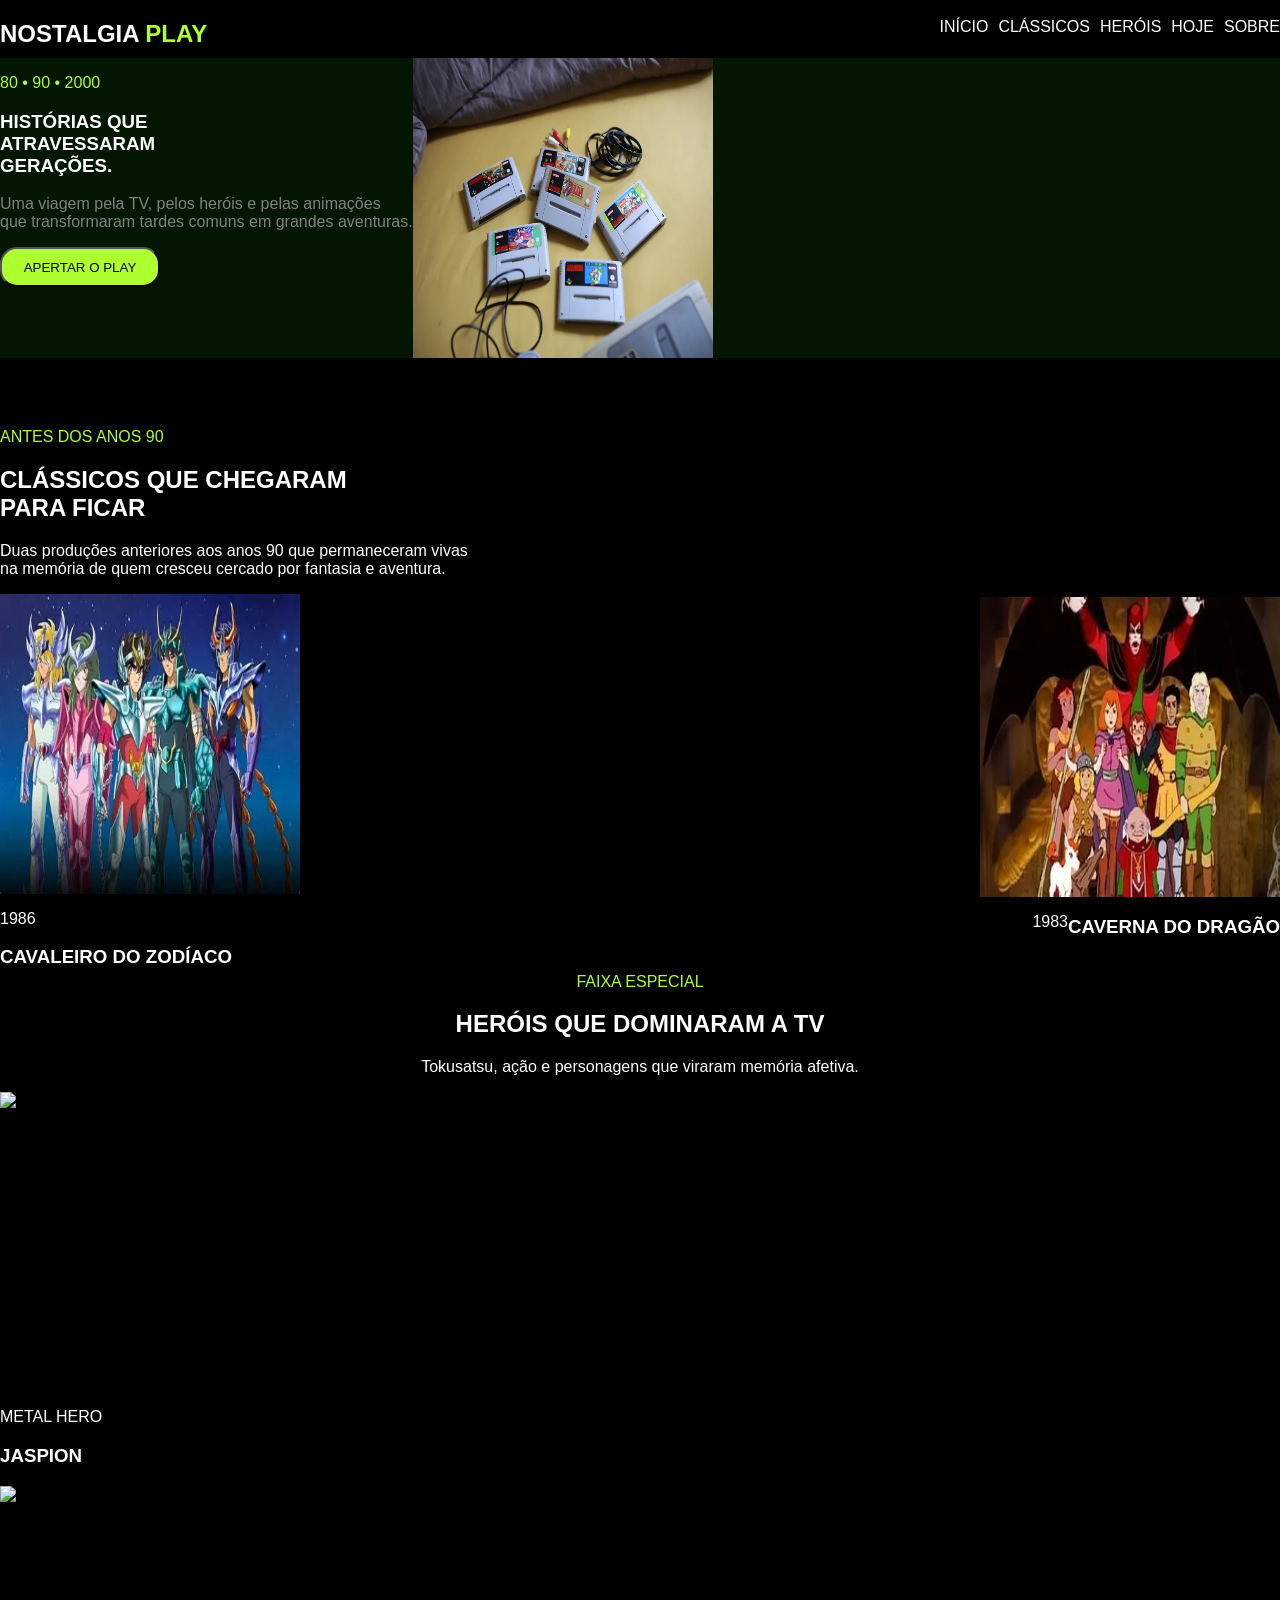
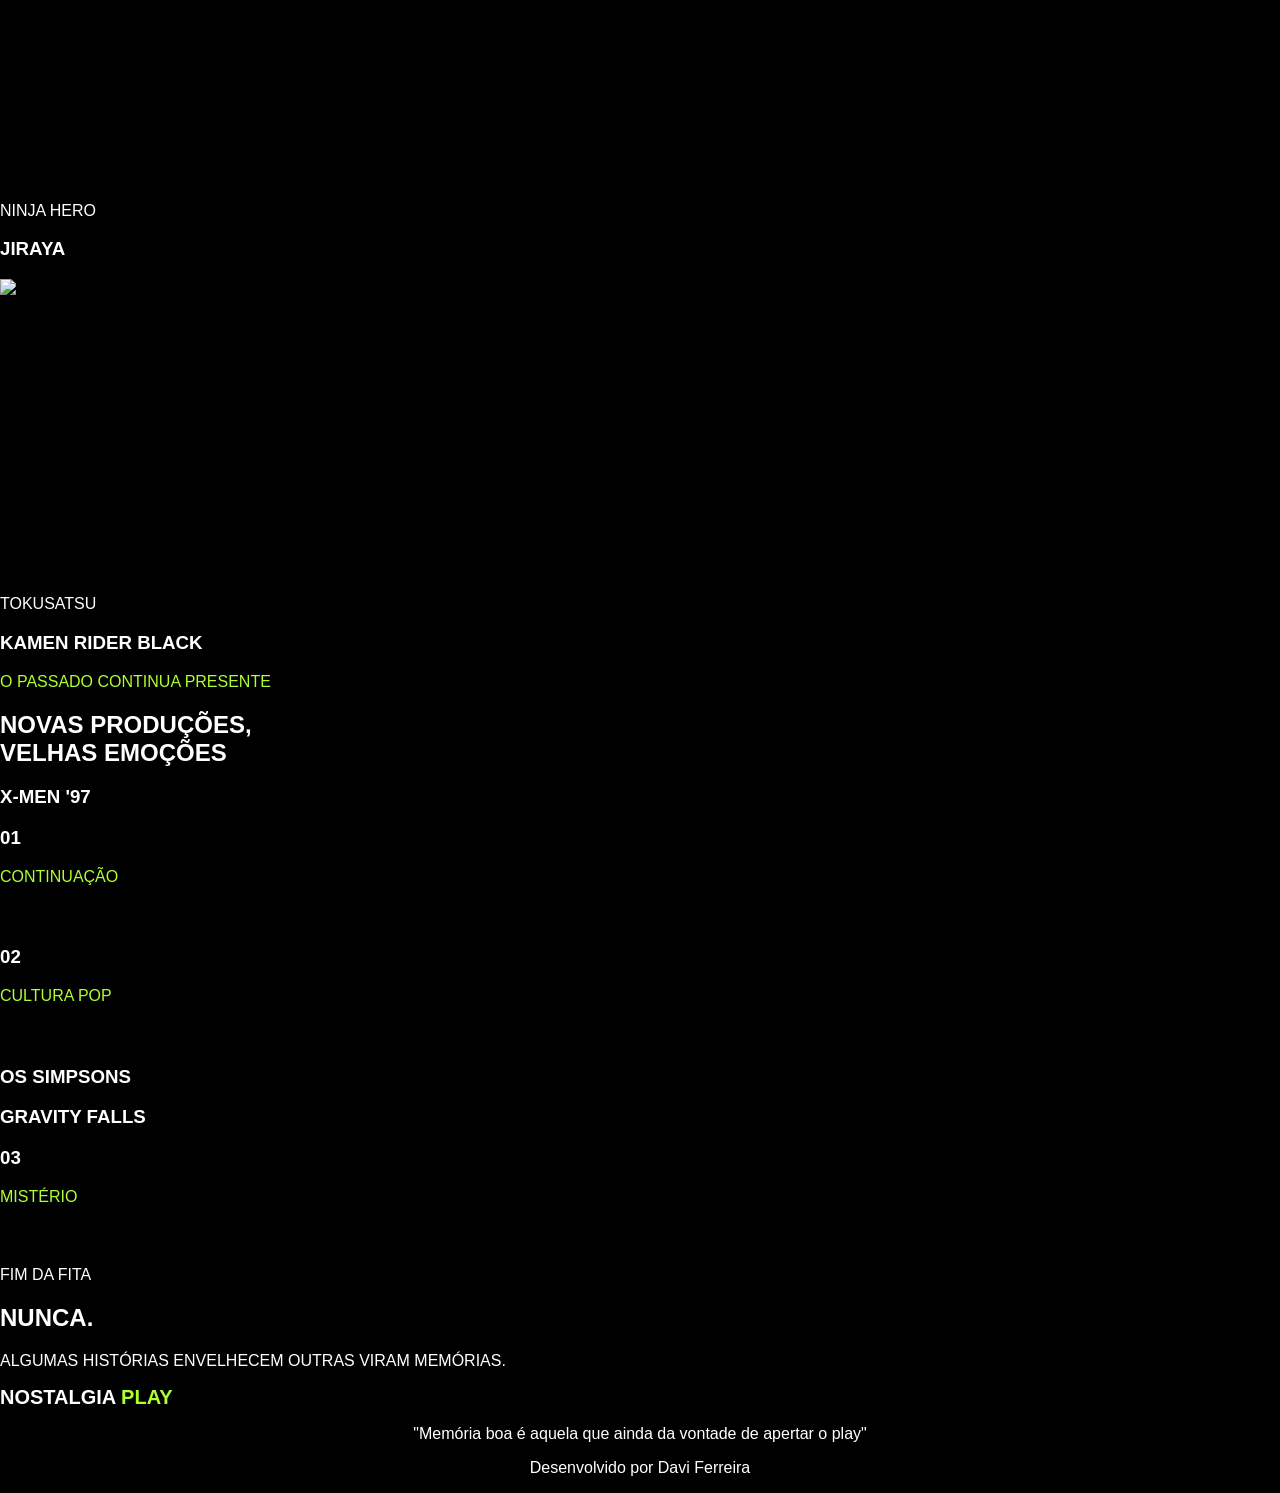
==== LIMA/SOMATIVAS/NOSTALGIA PLAY/index.html @ 27bd4e39 "att - somariva" ====
<!DOCTYPE html>
<html lang="pt-BR">
<head>
    <meta charset="UTF-8">
    <meta name="viewport" content="width=device-width, initial-scale=1.0">
    <link rel="stylesheet" href="style.css">
    <title>Nostalgia Play</title>
</head>
<body>
    <section>
        <h1 class="Nostalgia">NOSTALGIA <span>PLAY</span></h1>

    </section>
    <header>
        <a href="">INÍCIO</a>
        <a href="">CLÁSSICOS</a>
        <a href="">HERÓIS</a>
        <a href="">HOJE</a>
        <a href="">SOBRE</a>
    </header>
    <main>
        <section class="sec1">
            <article>
            <p class="data">80 • 90 • 2000</p>
            <h1>HISTÓRIAS QUE <br> ATRAVESSARAM <br> GERAÇÕES.</h1>
            <p class="efeito">Uma viagem pela TV, pelos heróis e pelas animações <br>que transformaram tardes comuns em grandes aventuras.</p>
            <button>APERTAR O PLAY</button>
          
        </article>
            <img src="nostalgia.png" alt="memorias em modo replay">
           
        </section>
        <br>
        <br>
        <br>
        <section class="sec2">
            <p class="data">ANTES DOS ANOS 90</p>
            <h2>CLÁSSICOS QUE CHEGARAM <br> PARA FICAR</h2>
            <p>Duas produções anteriores aos anos 90 que permaneceram vivas <br> na memória de quem cresceu cercado por fantasia e aventura.</p>
            
            <img src="OIP.webp" alt="sa">
            <p>1986</p>
            <h3>CAVALEIRO DO ZODÍACO</h3>

            <article class="art1">
            <img src="OIP (1).webp" alt="ss">
            </article>

            <article class="art2">
            <p class="date">1983</p>
            <h3>CAVERNA DO DRAGÃO</h3>
           </article>
        </section>
        
        <section class="sec3">
            <p class="faixa-especial">FAIXA ESPECIAL</p>
            <h2 class="herois">HERÓIS QUE DOMINARAM A TV</h2>
            <p class="memoria">Tokusatsu, ação e personagens que viraram memória afetiva.</p>
            <img src="" alt="sa">
            <p>METAL HERO</p>
            <h3>JASPION</h3>
            <img src="" alt="ss">
            <p>NINJA HERO</p>
            <h3>JIRAYA</h3>
            <img src="" alt="ss">
            <p>TOKUSATSU</p>
            <h3>KAMEN RIDER BLACK</h3>

        </section>
            
        <section class="sec4">
            <p class="data">O PASSADO CONTINUA PRESENTE</p>
            <h2>NOVAS PRODUÇÕES, <br> VELHAS EMOÇÕES</h2>
            <h3>X-MEN '97 </h3>

            <h3>01</h3>
            <p class="data">CONTINUAÇÃO</p>
            <h4>X-MEN '97</h4>

            <h3>02</h3>
            <p class="data">CULTURA POP</p>
            <h4>OS SIMPSONS</h4>

            <h3 >OS SIMPSONS</h3>

            <h3>GRAVITY FALLS</h3>

            <h3>03</h3>
            <p class="data" >MISTÉRIO</p>
            <h4>GRAVITY FALLS</h4>
            

        </section>

        <section class="sec5">
            <p>FIM DA FITA</p>
            <h1>NUNCA.</h1>
            <P>ALGUMAS HISTÓRIAS ENVELHECEM OUTRAS VIRAM MEMÓRIAS.</P>
        </section>

        <footer>
             <h1 class="Nostalgias">NOSTALGIA <span>PLAY</span></h1>
             <p class="memoria-boa">"Memória boa é aquela que ainda da vontade de apertar o play"</p>
             <p class="memoria-boa">Desenvolvido por Davi Ferreira </p>
             
        </footer>

    </main>
</body>
</html>
---- LIMA/SOMATIVAS/NOSTALGIA PLAY/style.css ----
body{
    background-color: rgb(0, 0, 0);
    margin: 0;
    
 font-family: 'Franklin Gothic Medium', 'Arial Narrow', Arial, sans-serif;
}

header{
    justify-content: right;
    margin-top: -50px;
    gap: 10px;
    display: flex;
   height: 40px;
    
}
a{
    color: white;
    text-decoration: none;
}
.Nostalgia{
   color: white;
}
span{
   
    color: greenyellow;
}
.sec1{
  background-color: rgb(2, 22, 2);
  margin: 0;
  padding: 0;
  display: flex;
  
}

button{
    background-color: greenyellow;
    border-radius: 17px;
    width: 160px;
    height: 40px;

}


h1{
    color: white;
}
h2{
    color: white;
}
h3{
    color: white;
}
p{
    color: white;
}


img{
    display: flex;
    width: 300px;
   height: 300px;
}
.efeito{
    color: gray;
   
}
.data{
    color:  greenyellow;
}
.art1{
    margin-top: -390px;
   justify-content: right;
    display: flex;
}
.art2{
    display: flex;
    justify-content: right;
}

.faixa-especial{
    display: flex;
    justify-content: center;
    color: greenyellow;
}

.herois{
    display: flex;
    justify-content: center;
}
.memoria{
    display: flex;
    justify-content: center;
}


footer{
    background-color: black;

}
.Nostalgias{
    
    font-size: 20px;
}
.memoria-boa{
    display: flex;
    justify-content: center;

}
.date{

}
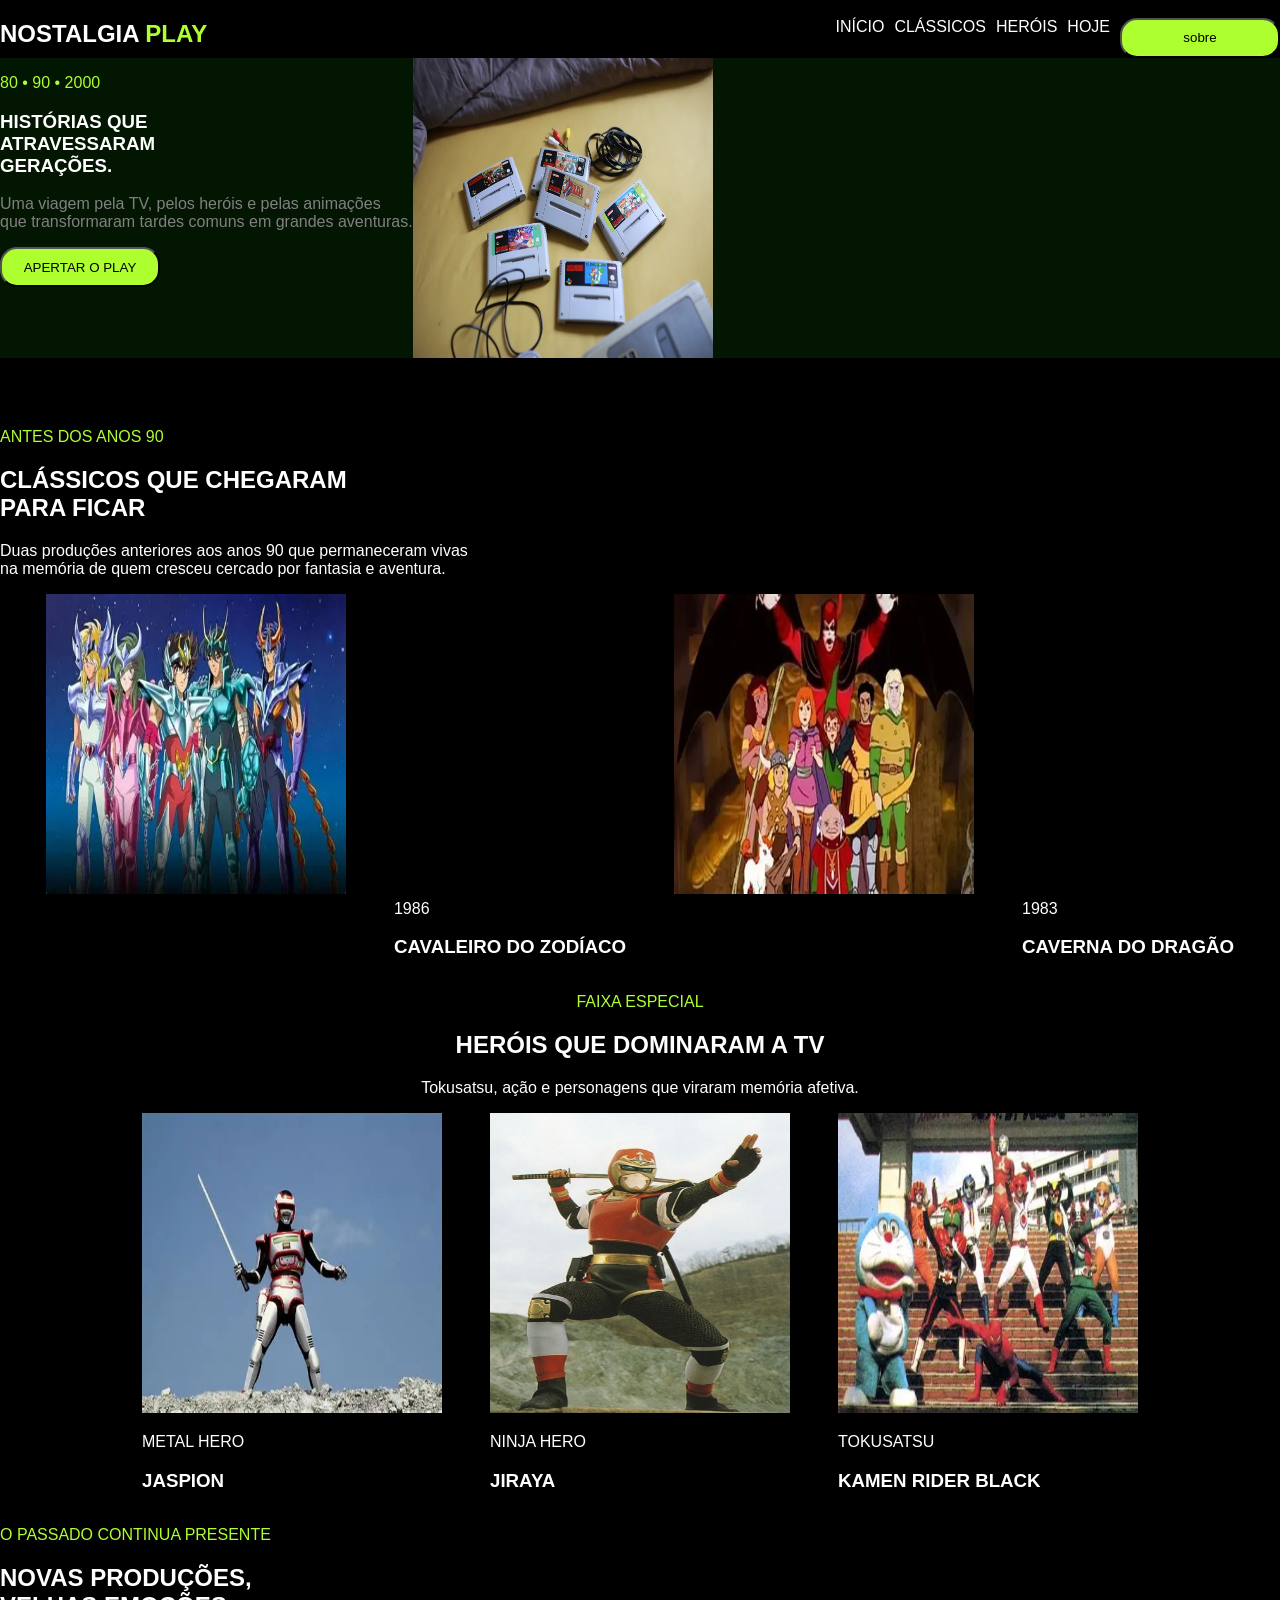
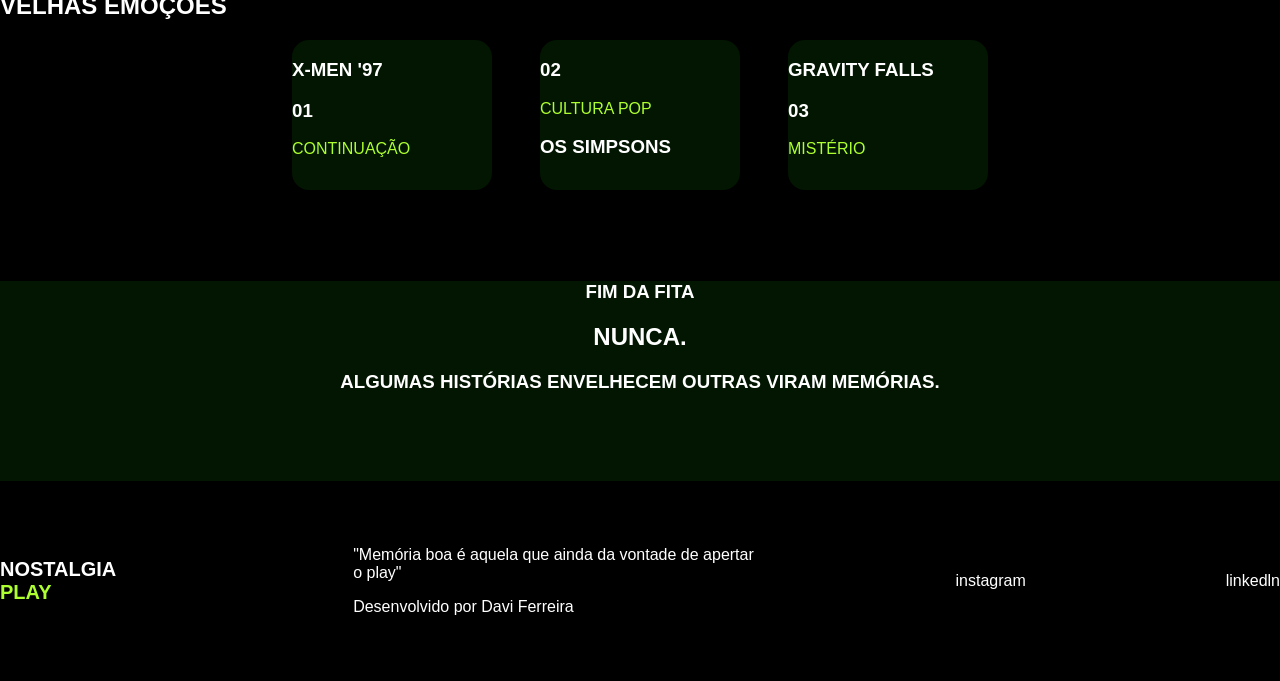
==== commit a626f7a9: "att somativa" ====
--- a/LIMA/SOMATIVAS/NOSTALGIA PLAY/index.html
+++ b/LIMA/SOMATIVAS/NOSTALGIA PLAY/index.html
@@ -16,7 +16,7 @@
         <a href="">CLÁSSICOS</a>
         <a href="">HERÓIS</a>
         <a href="">HOJE</a>
-        <a href="">SOBRE</a>
+        <button class="sobre">sobre</button>
     </header>
     <main>
         <section class="sec1">
@@ -37,18 +37,22 @@
             <p class="data">ANTES DOS ANOS 90</p>
             <h2>CLÁSSICOS QUE CHEGARAM <br> PARA FICAR</h2>
             <p>Duas produções anteriores aos anos 90 que permaneceram vivas <br> na memória de quem cresceu cercado por fantasia e aventura.</p>
-            
+            <article class="desenhos">
+
             <img src="OIP.webp" alt="sa">
+            <article class="cavaleiro">
             <p>1986</p>
             <h3>CAVALEIRO DO ZODÍACO</h3>
-
-            <article class="art1">
+            </article>
+            <article>
             <img src="OIP (1).webp" alt="ss">
             </article>
 
-            <article class="art2">
-            <p class="date">1983</p>
+            <article class="caverna">
+            <p >1983</p>
             <h3>CAVERNA DO DRAGÃO</h3>
+            </article>
+
            </article>
         </section>
         
@@ -56,53 +60,72 @@
             <p class="faixa-especial">FAIXA ESPECIAL</p>
             <h2 class="herois">HERÓIS QUE DOMINARAM A TV</h2>
             <p class="memoria">Tokusatsu, ação e personagens que viraram memória afetiva.</p>
-            <img src="" alt="sa">
+            <article class="herois">
+
+            <article >
+            <img src="jaspion (2).webp" alt="sa">
             <p>METAL HERO</p>
             <h3>JASPION</h3>
-            <img src="" alt="ss">
+            </article>
+
+            <article>
+            <img src="jiraya.jpg" alt="ss">
             <p>NINJA HERO</p>
             <h3>JIRAYA</h3>
-            <img src="" alt="ss">
+            </article>
+
+             <article>
+            <img src="toko.webp" alt="ss">
             <p>TOKUSATSU</p>
             <h3>KAMEN RIDER BLACK</h3>
+        </article>
 
+        </article>
         </section>
             
         <section class="sec4">
             <p class="data">O PASSADO CONTINUA PRESENTE</p>
             <h2>NOVAS PRODUÇÕES, <br> VELHAS EMOÇÕES</h2>
+            <article class="herois">
+            <article class="X-MEN">
             <h3>X-MEN '97 </h3>
-
             <h3>01</h3>
             <p class="data">CONTINUAÇÃO</p>
-            <h4>X-MEN '97</h4>
-
+            </article>
+           
+            <article class="X-MEN">
             <h3>02</h3>
             <p class="data">CULTURA POP</p>
-            <h4>OS SIMPSONS</h4>
-
-            <h3 >OS SIMPSONS</h3>
-
+            <h3>OS SIMPSONS</h3>
+            </article>
+           
+            <article class="X-MEN">
             <h3>GRAVITY FALLS</h3>
-
             <h3>03</h3>
             <p class="data" >MISTÉRIO</p>
-            <h4>GRAVITY FALLS</h4>
-            
+            </article>
+             </article>
 
         </section>
-
+        <br>
+        <br>
+        <br>
+        <br>
         <section class="sec5">
-            <p>FIM DA FITA</p>
-            <h1>NUNCA.</h1>
-            <P>ALGUMAS HISTÓRIAS ENVELHECEM OUTRAS VIRAM MEMÓRIAS.</P>
+            <h3 class="fim">FIM DA FITA</h3>
+            <h1 class="nunca">NUNCA.</h1>
+            <h3 class="ALGUMAS">ALGUMAS HISTÓRIAS ENVELHECEM OUTRAS VIRAM MEMÓRIAS. </h3>
         </section>
 
         <footer>
              <h1 class="Nostalgias">NOSTALGIA <span>PLAY</span></h1>
-             <p class="memoria-boa">"Memória boa é aquela que ainda da vontade de apertar o play"</p>
-             <p class="memoria-boa">Desenvolvido por Davi Ferreira </p>
-             
+             <article class="texto-f">
+             <p >"Memória boa é aquela que ainda da vontade de apertar o play"</p>
+             <p class="Desenvolvido">Desenvolvido por Davi Ferreira </p>
+             </article>
+             <a href="">instagram</a>
+             <a href="">linkedln</a>
+    
         </footer>
 
     </main>
--- a/LIMA/SOMATIVAS/NOSTALGIA PLAY/style.css
+++ b/LIMA/SOMATIVAS/NOSTALGIA PLAY/style.css
@@ -32,6 +32,12 @@
   
 }
 
+.herois{
+    display: grid;
+    grid-template-columns: 1fr 1fr 1fr;
+    gap: 48px;
+}
+
 button{
     background-color: greenyellow;
     border-radius: 17px;
@@ -56,7 +62,7 @@
 
 
 img{
-    display: flex;
+   
     width: 300px;
    height: 300px;
 }
@@ -87,6 +93,7 @@
     display: flex;
     justify-content: center;
 }
+
 .memoria{
     display: flex;
     justify-content: center;
@@ -94,7 +101,13 @@
 
 
 footer{
+    display: flex;
+    width: 100%;
+    min-height: 200px;
+    gap: 200px;
     background-color: black;
+    align-items: center;
+    
 
 }
 .Nostalgias{
@@ -107,5 +120,55 @@
 
 }
 .date{
+    height: 200px;
+    width: 120px;
+}
 
+.desenhos{
+    display: grid;
+    grid-template-columns: 1fr 1fr 1fr;
+    gap: 48px;
+}
+
+.desenhos{
+    display: flex;
+    justify-content: center;
+}
+
+.caverna{
+
+    margin-top: 290px;
+}
+.cavaleiro{
+
+    margin-top: 290px;
+}
+
+.sec5{
+    height: 200px;
+    background-color: rgb(2, 22, 2);
+}
+
+
+.X-MEN{
+    background-color: rgb(2, 22, 2) ;
+    border-radius: 17px;
+    width: 200px;
+    height: 150px;
+
+}
+
+.fim{
+    
+    text-align: center;
+}
+.nunca{
+    text-align: center;
+}
+.ALGUMAS{
+    text-align: center;
+}
+
+.sobre{
+    padding: 20p;
 }
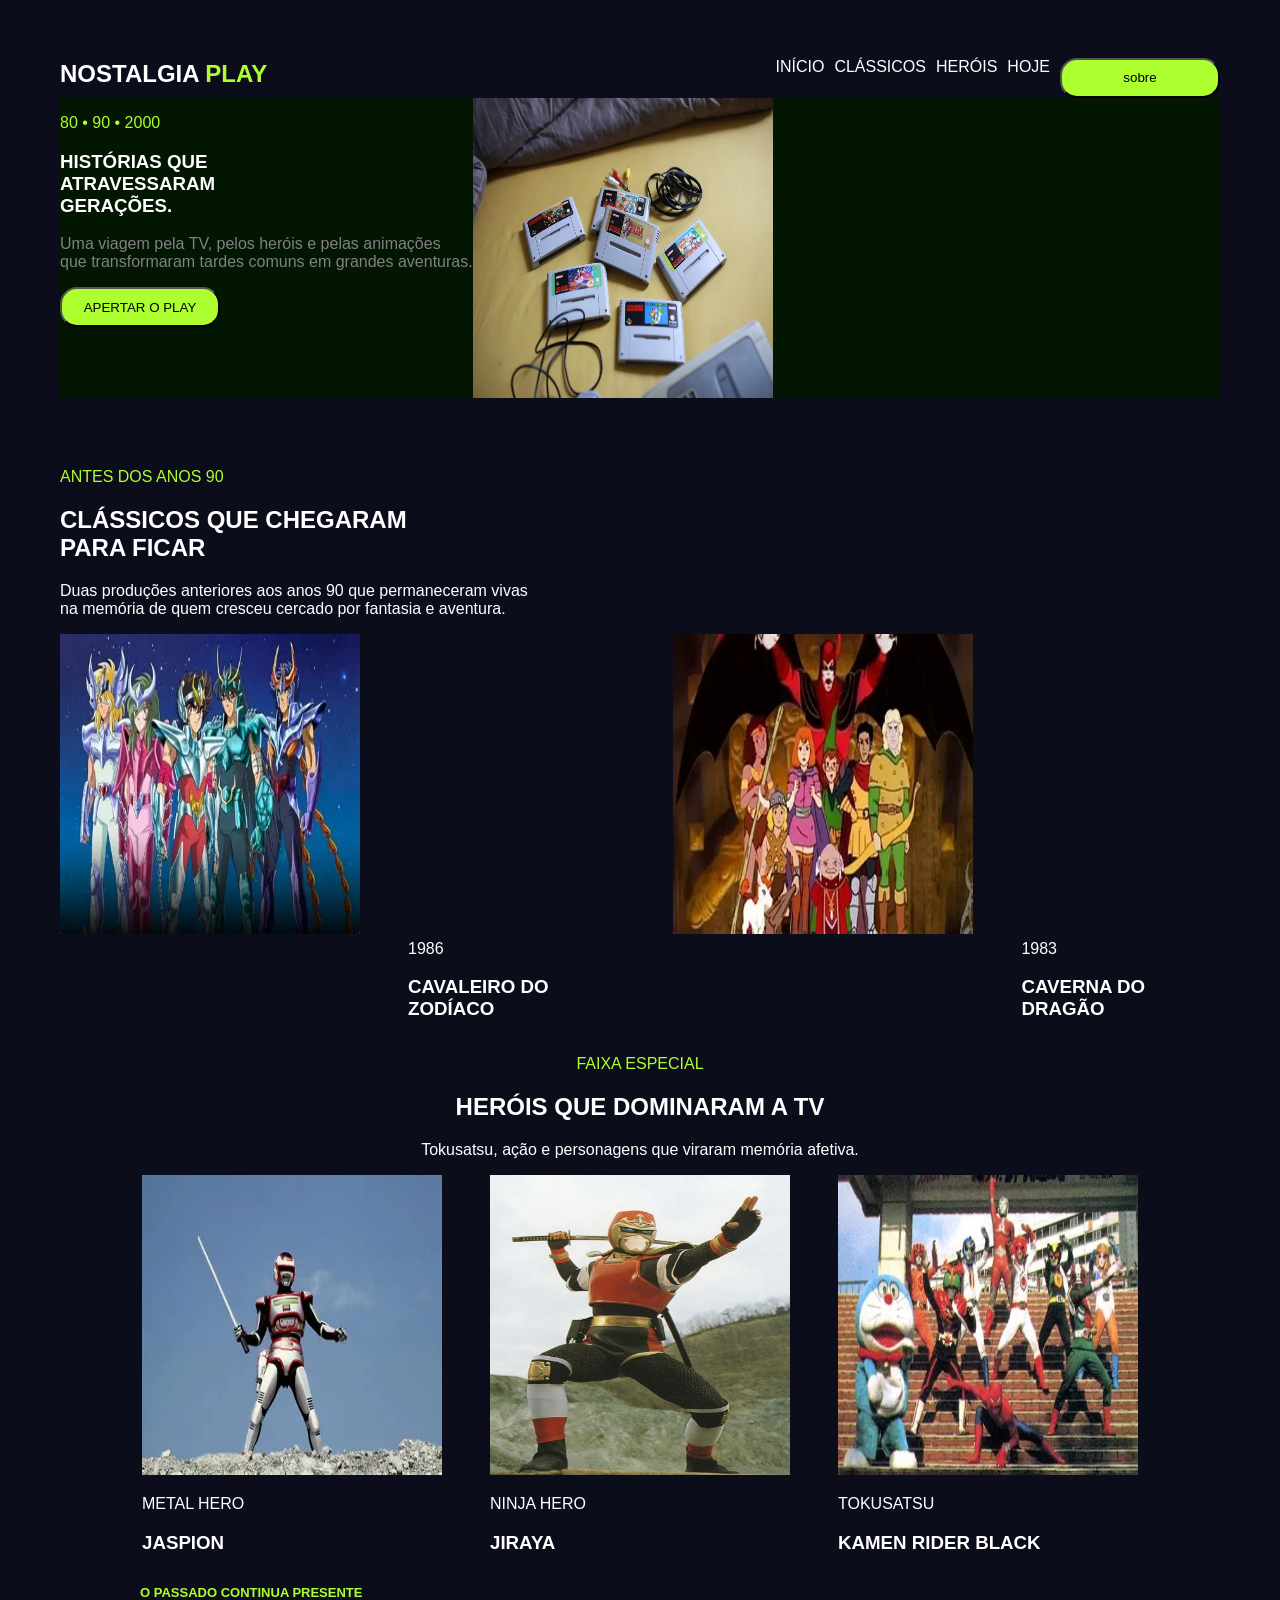
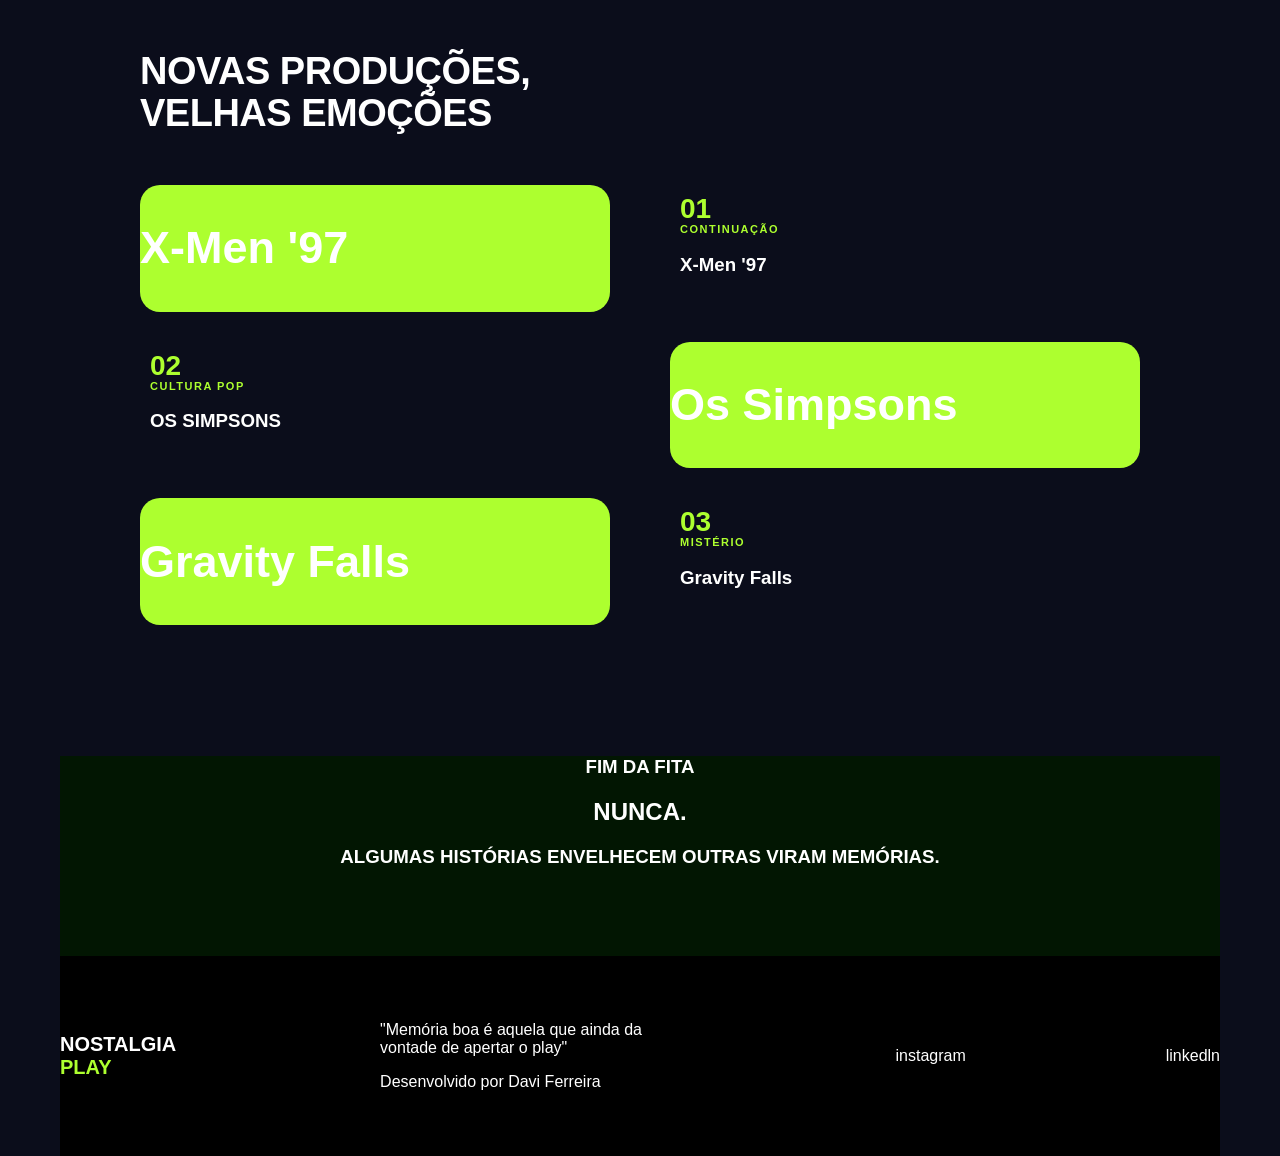
==== commit 6ce7c87d: "att" ====
--- a/LIMA/SOMATIVAS/NOSTALGIA PLAY/index.html
+++ b/LIMA/SOMATIVAS/NOSTALGIA PLAY/index.html
@@ -27,6 +27,7 @@
             <button>APERTAR O PLAY</button>
           
         </article>
+            
             <img src="nostalgia.png" alt="memorias em modo replay">
            
         </section>
@@ -84,28 +85,50 @@
         </section>
             
         <section class="sec4">
-            <p class="data">O PASSADO CONTINUA PRESENTE</p>
-            <h2>NOVAS PRODUÇÕES, <br> VELHAS EMOÇÕES</h2>
-            <article class="herois">
-            <article class="X-MEN">
-            <h3>X-MEN '97 </h3>
-            <h3>01</h3>
-            <p class="data">CONTINUAÇÃO</p>
-            </article>
-           
-            <article class="X-MEN">
-            <h3>02</h3>
-            <p class="data">CULTURA POP</p>
-            <h3>OS SIMPSONS</h3>
-            </article>
-           
-            <article class="X-MEN">
-            <h3>GRAVITY FALLS</h3>
-            <h3>03</h3>
-            <p class="data" >MISTÉRIO</p>
-            </article>
-             </article>
+    <article class="cabecalho">
+   
+    <article class="header">
+      <P class="subtitulo">O PASSADO CONTINUA PRESENTE</P>
+      <h1 class="titulo">Novas produções,<br>velhas emoções</h1>
+    </article>
 
+    <section class="desenhos-ano">
+      
+    
+      <article class="card-personagem">
+        <h2 class="card-title">X-Men '97</h2>
+      </article>
+
+      <article class="text-item">
+        <article class="number">01</article>
+        <article class="category">Continuação</article>
+        <h3 class="item-title">X-Men '97</h3>
+      </article>
+
+      
+      <article class="text-item">
+        <div class="number">02</div>
+        <div class="category">Cultura Pop</div>
+        <h3 class="item-title">OS SIMPSONS</h3>
+      </article>
+
+      <article class="card-personagem">
+        <h2 class="card-title">Os Simpsons</h2>
+      </article>
+
+    
+      <article class="card-personagem">
+        <h2 class="card-title">Gravity Falls</h2>
+      </article>
+
+      <article class="text-item">
+        <article class="number">03</article>
+        <article class="category">Mistério</article>
+        <h3 class="item-title">Gravity Falls</h3>
+      </article>
+
+    </section>
+  </article>
         </section>
         <br>
         <br>
@@ -130,4 +153,17 @@
 
     </main>
 </body>
-</html>+</html>
+
+
+
+
+
+
+
+
+
+
+
+  
+ 
--- a/LIMA/SOMATIVAS/NOSTALGIA PLAY/style.css
+++ b/LIMA/SOMATIVAS/NOSTALGIA PLAY/style.css
@@ -171,4 +171,100 @@
 
 .sobre{
     padding: 20p;
-}+}
+
+
+
+    body {
+      background-color: #0b0d1b;
+      font-family: 'Montserrat', sans-serif;
+      color: #ffffff;
+      min-height: 100vh;
+      display: flex;
+      flex-direction: column;
+      justify-content: space-between;
+      padding: 40px 60px 0 60px;
+    }
+
+    .cabecalho {
+      max-width: 1000px;
+      margin: 0 auto;
+      width: 100%;
+      padding-bottom: 40px;
+    }
+
+    .header {
+      margin-bottom: 40px;
+    }
+
+    .subtitulo {
+      color: greenyellow;
+      font-size: 13px;
+      font-weight: 700;
+      margin-bottom: 8px;
+    
+    }
+
+    .titulo {
+      font-size: 38px;
+      font-weight: 900;
+      line-height: 1.1;
+      text-transform: uppercase;
+      letter-spacing: -0.5px;
+    }
+
+   
+    .desenhos-ano{
+      display: grid;
+      grid-template-columns: 1fr 1fr;
+      gap: 30px 60px;
+     
+    }
+
+    
+    .card {
+      border-radius: 16px;
+      padding: 30px 24px;
+      height: 140px;
+      display: flex;
+      align-items: center;
+    }
+
+    
+
+    .card-personagem{
+      font-size: 30px;
+      border-radius: 20px;
+      background-color: greenyellow;
+      color: #000000;
+    }
+
+
+
+
+    .text-item {
+      padding: 10px;
+    }
+
+    .number {
+      color:  greenyellow;
+      font-size: 28px;
+      font-weight: 800;
+      line-height: 1;
+    }
+
+    .category {
+      color:  greenyellow;
+      font-size: 11px;
+      font-weight: 800;
+      letter-spacing: 1.5px;
+      text-transform: uppercase;
+    }
+/* 
+    .item-title {
+      font-size: 18px;
+      font-weight: 800;
+      text-transform: uppercase;
+      letter-spacing: -0.3px;
+    } */
+
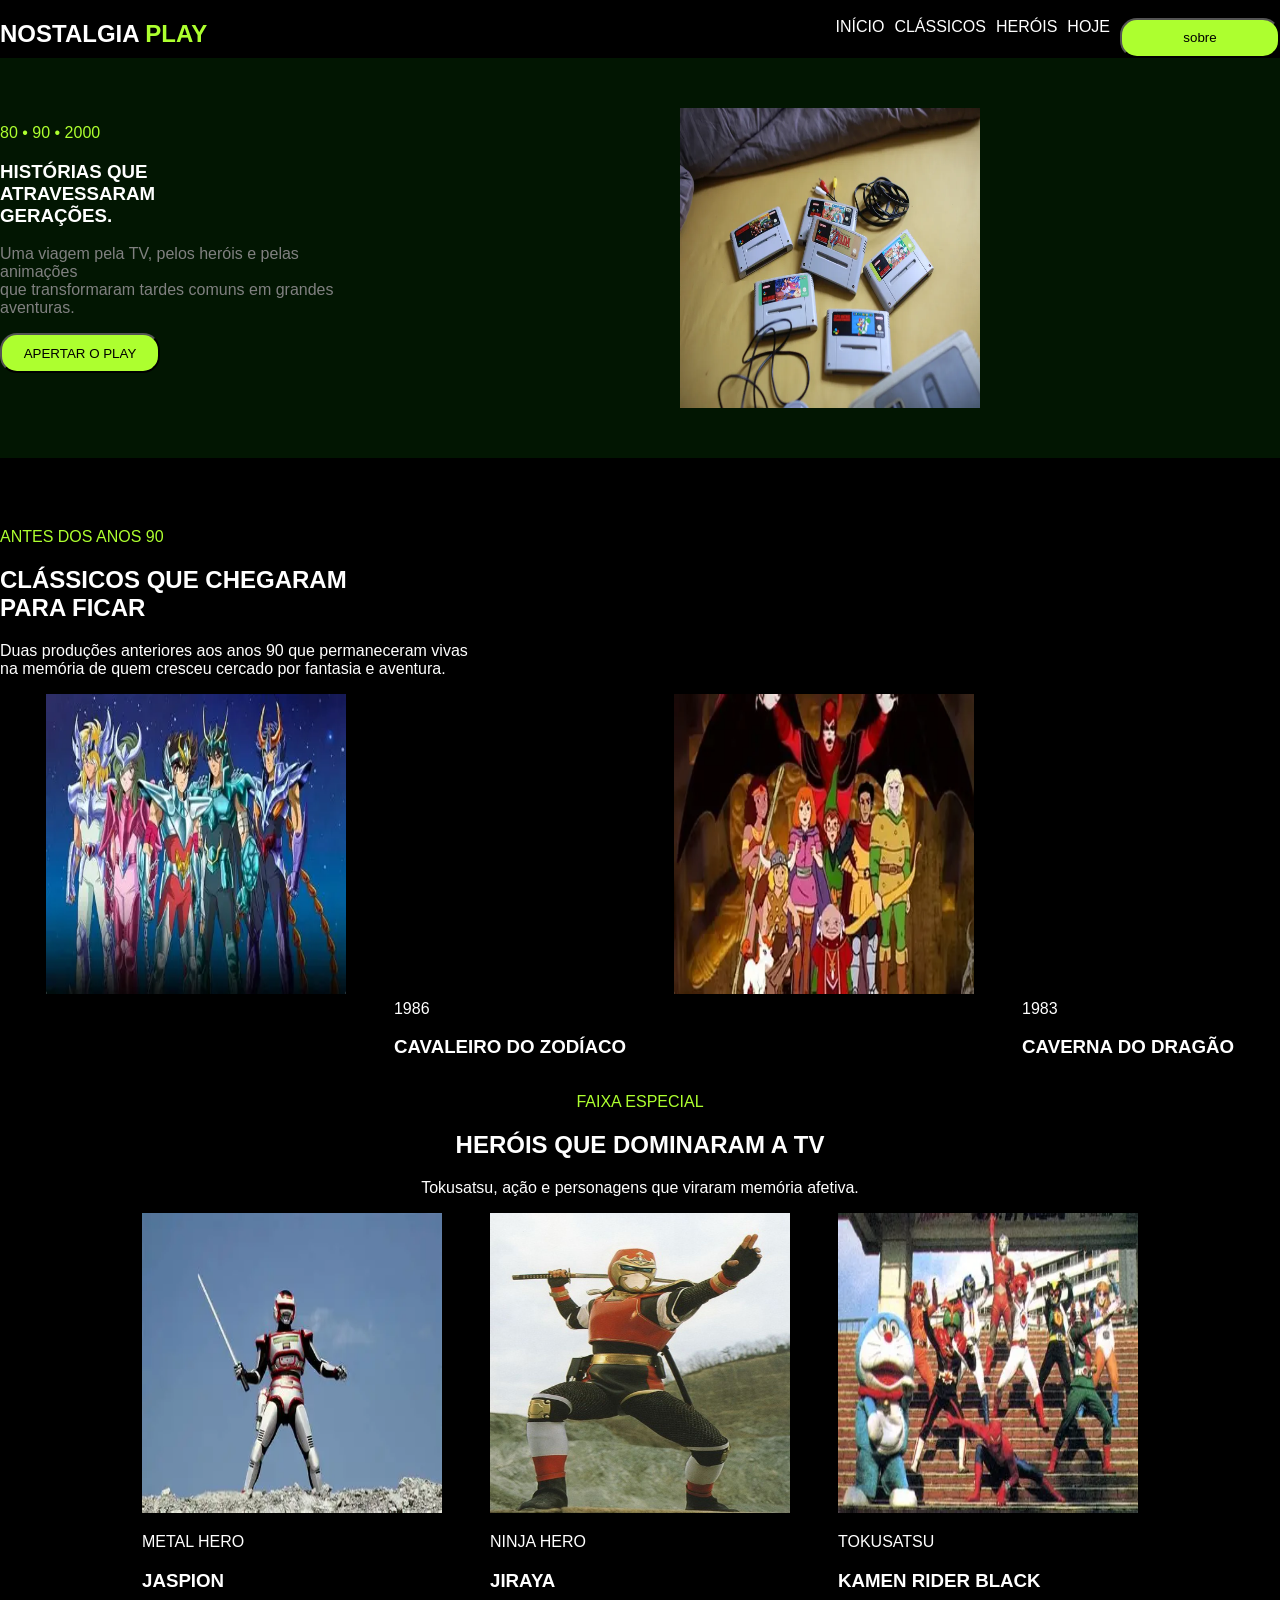
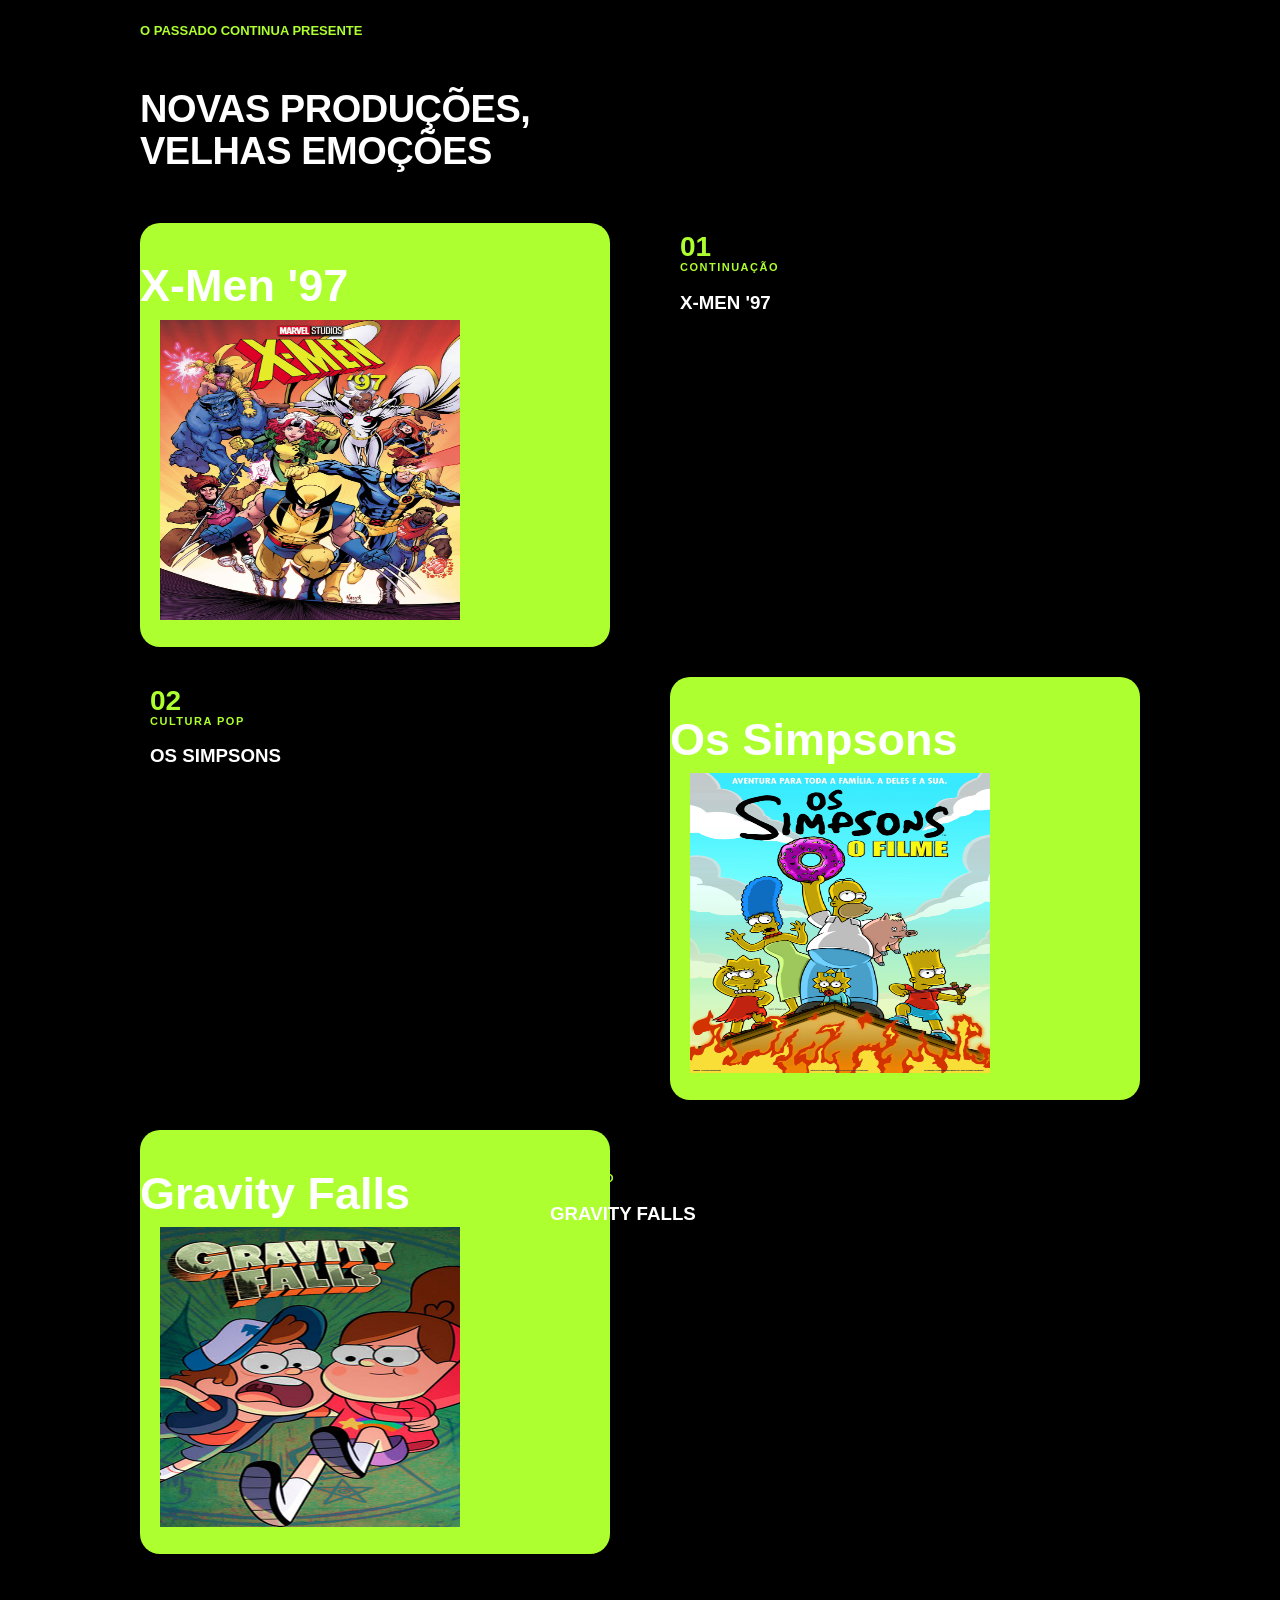
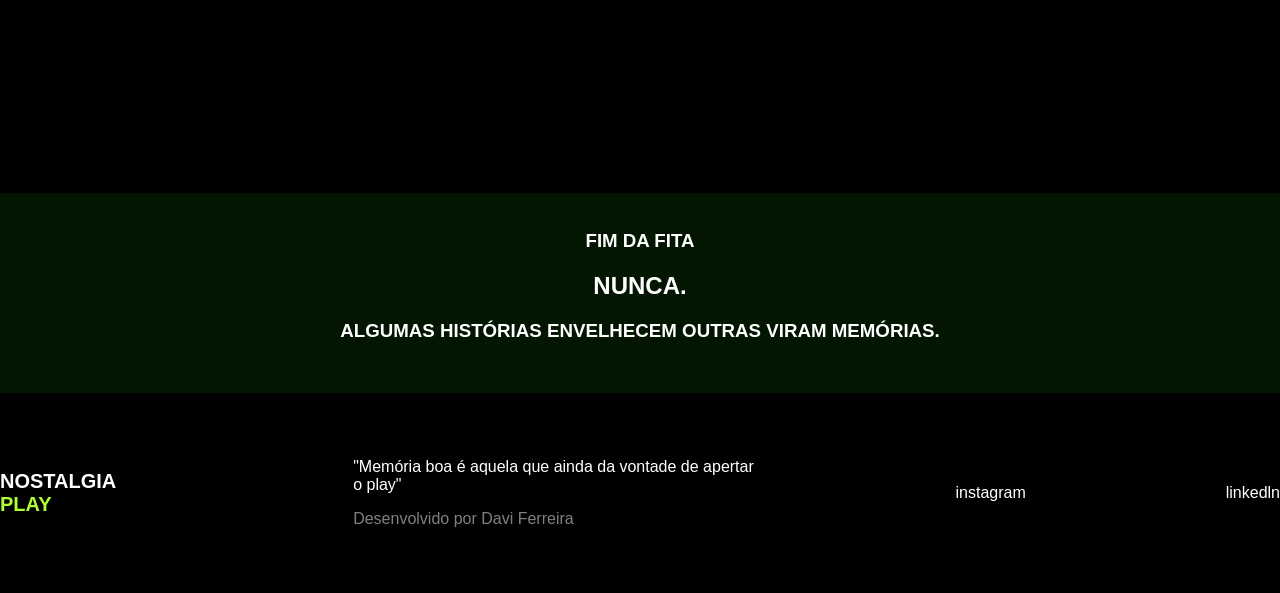
==== commit 2dd37118: "att somativa" ====
--- a/LIMA/SOMATIVAS/NOSTALGIA PLAY/index.html
+++ b/LIMA/SOMATIVAS/NOSTALGIA PLAY/index.html
@@ -12,24 +12,26 @@
 
     </section>
     <header>
-        <a href="">INÍCIO</a>
-        <a href="">CLÁSSICOS</a>
-        <a href="">HERÓIS</a>
-        <a href="">HOJE</a>
+        <a href="#Inicio">INÍCIO</a>
+        <a href="#Clássicos">CLÁSSICOS</a>
+        <a href="#HERÓIS">HERÓIS</a>
+        <a href="#Hoje">HOJE</a>
         <button class="sobre">sobre</button>
     </header>
     <main>
         <section class="sec1">
-            <article>
+            <article class="texto-sec1">
             <p class="data">80 • 90 • 2000</p>
             <h1>HISTÓRIAS QUE <br> ATRAVESSARAM <br> GERAÇÕES.</h1>
             <p class="efeito">Uma viagem pela TV, pelos heróis e pelas animações <br>que transformaram tardes comuns em grandes aventuras.</p>
             <button>APERTAR O PLAY</button>
           
-        </article>
-            
+            </article>
+
+            <article class="img_nostalgia">
             <img src="nostalgia.png" alt="memorias em modo replay">
-           
+           </article>
+
         </section>
         <br>
         <br>
@@ -61,7 +63,7 @@
             <p class="faixa-especial">FAIXA ESPECIAL</p>
             <h2 class="herois">HERÓIS QUE DOMINARAM A TV</h2>
             <p class="memoria">Tokusatsu, ação e personagens que viraram memória afetiva.</p>
-            <article class="herois">
+        <article class="herois">
 
             <article >
             <img src="jaspion (2).webp" alt="sa">
@@ -96,45 +98,58 @@
       
     
       <article class="card-personagem">
-        <h2 class="card-title">X-Men '97</h2>
+        <h2>X-Men '97</h2>
+        <article class="img-herois">
+        <img src="xmen.jpg" alt="">
+        </article>
       </article>
 
-      <article class="text-item">
+      <article class="texto-item">
         <article class="number">01</article>
-        <article class="category">Continuação</article>
-        <h3 class="item-title">X-Men '97</h3>
+        <article class="categoria">Continuação</article>
+        <h3 class="item-title">X-MEN '97</h3>
       </article>
 
       
-      <article class="text-item">
-        <div class="number">02</div>
-        <div class="category">Cultura Pop</div>
+      <article class="texto-item">
+        <article class="number">02</article>
+        <article class="categoria">Cultura Pop</article>
         <h3 class="item-title">OS SIMPSONS</h3>
       </article>
 
       <article class="card-personagem">
-        <h2 class="card-title">Os Simpsons</h2>
+        <h2 >Os Simpsons</h2>
+
+         <article class="img-herois">
+        <img src="simpsons.jpg" alt="">
+        </article>
+
       </article>
 
     
       <article class="card-personagem">
-        <h2 class="card-title">Gravity Falls</h2>
+        <h2 >Gravity Falls</h2>
+
+        <article class="img-herois">
+        <img src="gravitfalls.jpg" alt="">
+        </article>
+
+        </article>
+
       </article>
 
-      <article class="text-item">
+      <article class="gravitfalls">
         <article class="number">03</article>
-        <article class="category">Mistério</article>
-        <h3 class="item-title">Gravity Falls</h3>
+        <article class="categoria">Mistério</article>
+        <h3 class="item-title">GRAVITY FALLS</h3>
       </article>
 
     </section>
   </article>
         </section>
-        <br>
-        <br>
-        <br>
-        <br>
+        
         <section class="sec5">
+            <br>
             <h3 class="fim">FIM DA FITA</h3>
             <h1 class="nunca">NUNCA.</h1>
             <h3 class="ALGUMAS">ALGUMAS HISTÓRIAS ENVELHECEM OUTRAS VIRAM MEMÓRIAS. </h3>
--- a/LIMA/SOMATIVAS/NOSTALGIA PLAY/style.css
+++ b/LIMA/SOMATIVAS/NOSTALGIA PLAY/style.css
@@ -29,9 +29,16 @@
   margin: 0;
   padding: 0;
   display: flex;
-  
-}
-
+  height: 400px;
+
+}
+.texto-sec1{
+    margin-top: 50px;
+}
+.img_nostalgia{
+    margin-top: -250px;
+    padding: 300px ;
+}
 .herois{
     display: grid;
     grid-template-columns: 1fr 1fr 1fr;
@@ -173,98 +180,95 @@
     padding: 20p;
 }
 
-
-
-    body {
-      background-color: #0b0d1b;
-      font-family: 'Montserrat', sans-serif;
-      color: #ffffff;
-      min-height: 100vh;
-      display: flex;
-      flex-direction: column;
-      justify-content: space-between;
-      padding: 40px 60px 0 60px;
+.cabecalho {
+    max-width: 1000px;
+    margin: 0 auto;
+    width: 100%;
+    padding-bottom: 40px;
     }
 
-    .cabecalho {
-      max-width: 1000px;
-      margin: 0 auto;
-      width: 100%;
-      padding-bottom: 40px;
+.header {
+    margin-bottom: 40px;
+}
+
+.subtitulo {
+    color: greenyellow;
+    font-size: 13px;
+    font-weight: 700;
+    margin-bottom: 8px;
+}
+
+.titulo {
+    font-size: 38px;
+    font-weight: 900;
+    line-height: 1.1;
+    text-transform: uppercase;
+    letter-spacing: -0.5px;
+}
+
+   
+.desenhos-ano{
+    display: grid;
+    grid-template-columns: 1fr 1fr;
+    gap: 30px 60px;
+}
+
+    
+.card {
+    border-radius: 16px;
+    padding: 30px 24px;
+    height: 140px;
+    display: flex;
+    align-items: center;
+}
+
+    
+
+.card-personagem{
+    font-size: 30px;
+    border-radius: 20px;
+    background-color: greenyellow;
+    color: #000000;
+}
+
+
+
+
+.texto-item {
+    padding: 10px;
+}
+
+.number {
+    color:  greenyellow;
+    font-size: 28px;
+    font-weight: 800;
+    line-height: 1;
+ }
+
+.categoria {
+    color:  greenyellow;
+    font-size: 11px;
+    font-weight: 800;
+    letter-spacing: 1.5px;
+    text-transform: uppercase;
+}
+
+
+.Desenvolvido{
+    color: gray;
+}
+
+.img-herois{
+    margin-top: -50px;
+    padding: 20px;
+}
+.gravitfalls{
+    margin-top: -1000px;
+    padding: 550px;
+}
+
+@media(max-width: 500px){
+    .sec3 img{
+        grid-template-columns: 1fr ;
     }
-
-    .header {
-      margin-bottom: 40px;
-    }
-
-    .subtitulo {
-      color: greenyellow;
-      font-size: 13px;
-      font-weight: 700;
-      margin-bottom: 8px;
-    
-    }
-
-    .titulo {
-      font-size: 38px;
-      font-weight: 900;
-      line-height: 1.1;
-      text-transform: uppercase;
-      letter-spacing: -0.5px;
-    }
-
-   
-    .desenhos-ano{
-      display: grid;
-      grid-template-columns: 1fr 1fr;
-      gap: 30px 60px;
-     
-    }
-
-    
-    .card {
-      border-radius: 16px;
-      padding: 30px 24px;
-      height: 140px;
-      display: flex;
-      align-items: center;
-    }
-
-    
-
-    .card-personagem{
-      font-size: 30px;
-      border-radius: 20px;
-      background-color: greenyellow;
-      color: #000000;
-    }
-
-
-
-
-    .text-item {
-      padding: 10px;
-    }
-
-    .number {
-      color:  greenyellow;
-      font-size: 28px;
-      font-weight: 800;
-      line-height: 1;
-    }
-
-    .category {
-      color:  greenyellow;
-      font-size: 11px;
-      font-weight: 800;
-      letter-spacing: 1.5px;
-      text-transform: uppercase;
-    }
-/* 
-    .item-title {
-      font-size: 18px;
-      font-weight: 800;
-      text-transform: uppercase;
-      letter-spacing: -0.3px;
-    } */
-
+}
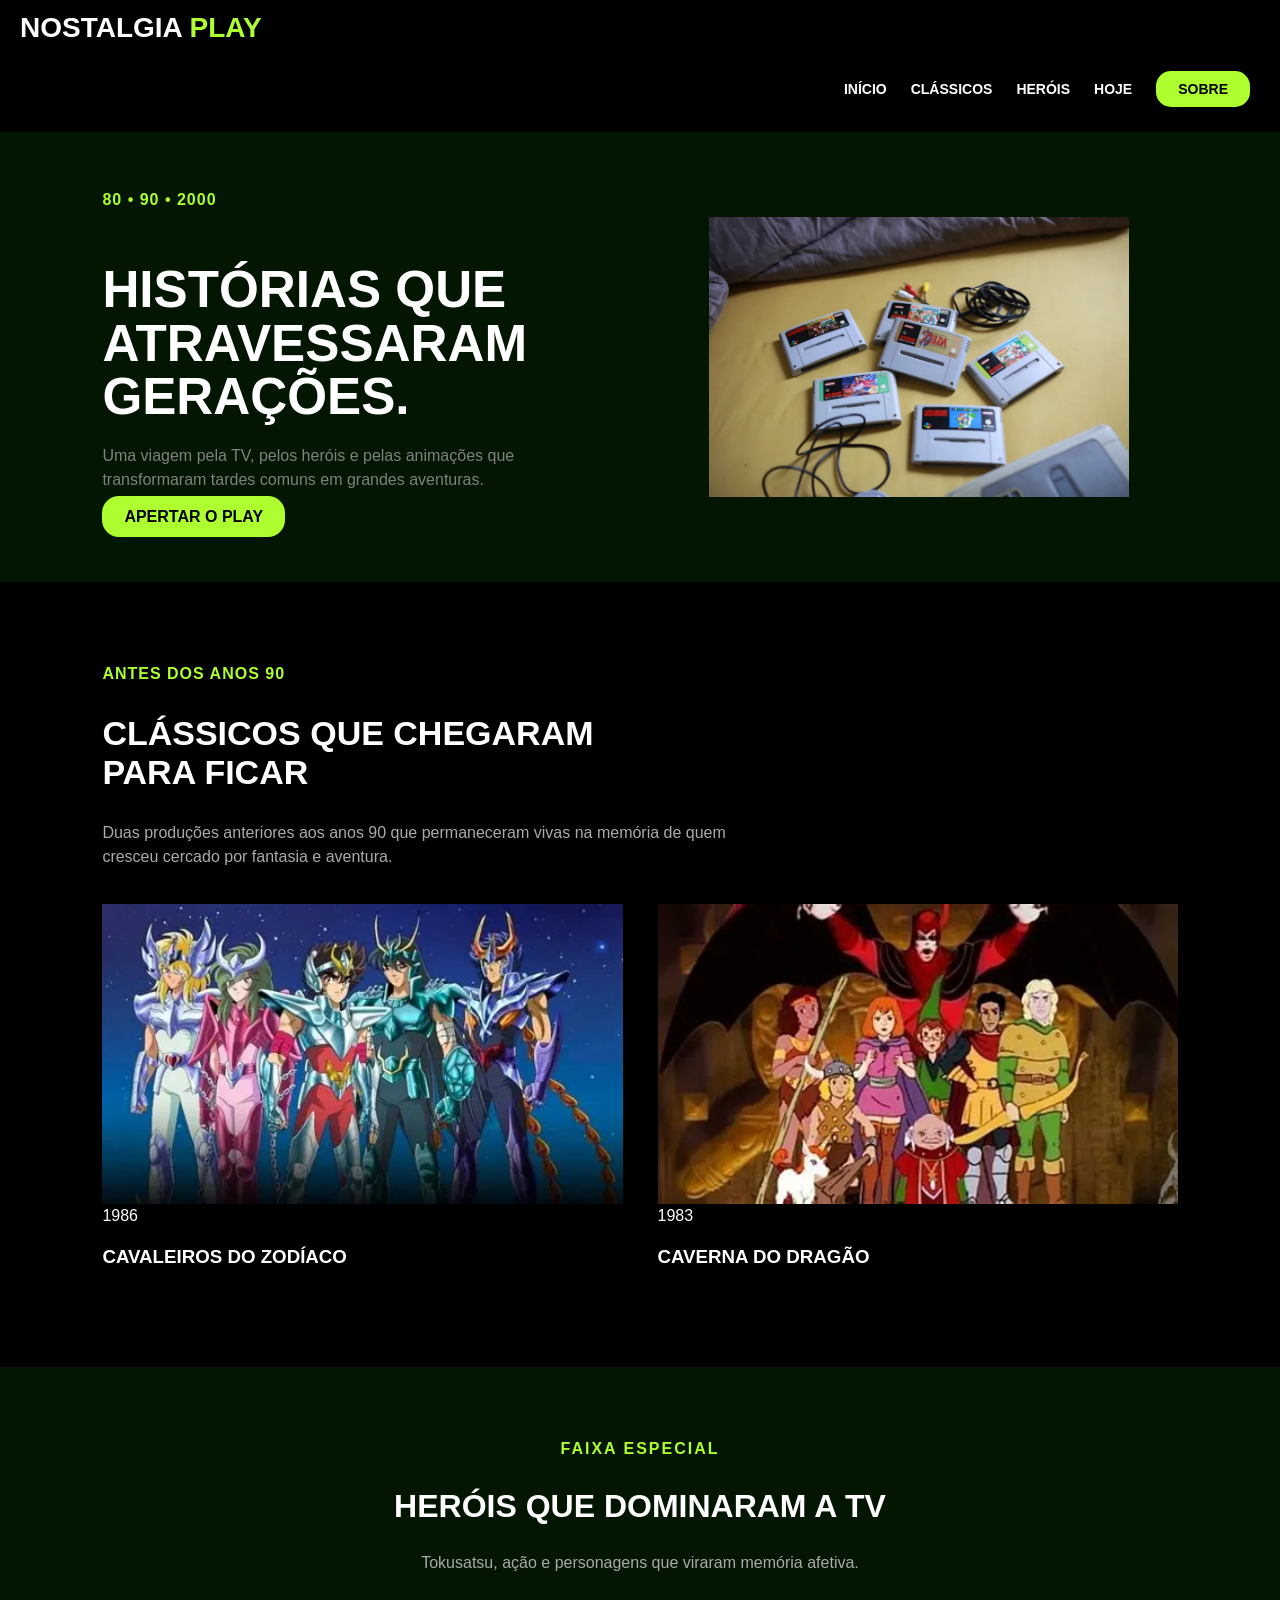
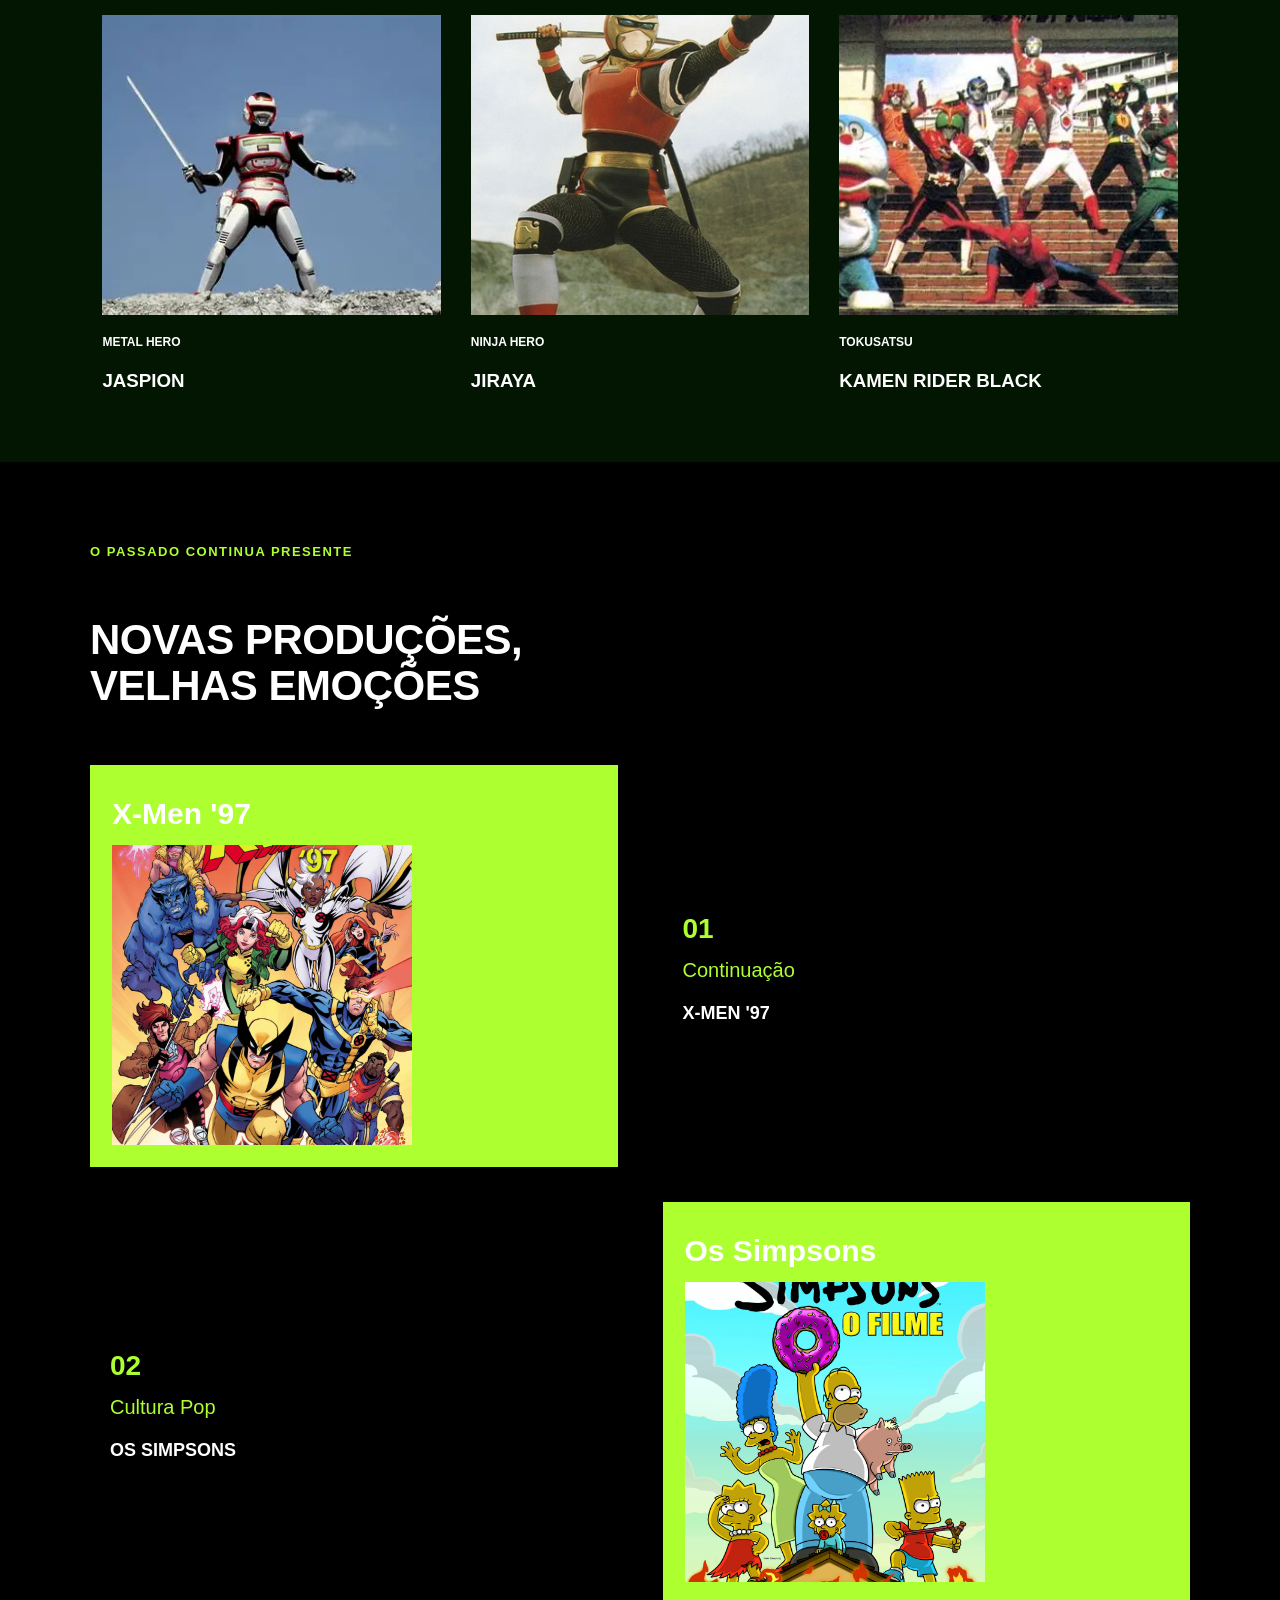
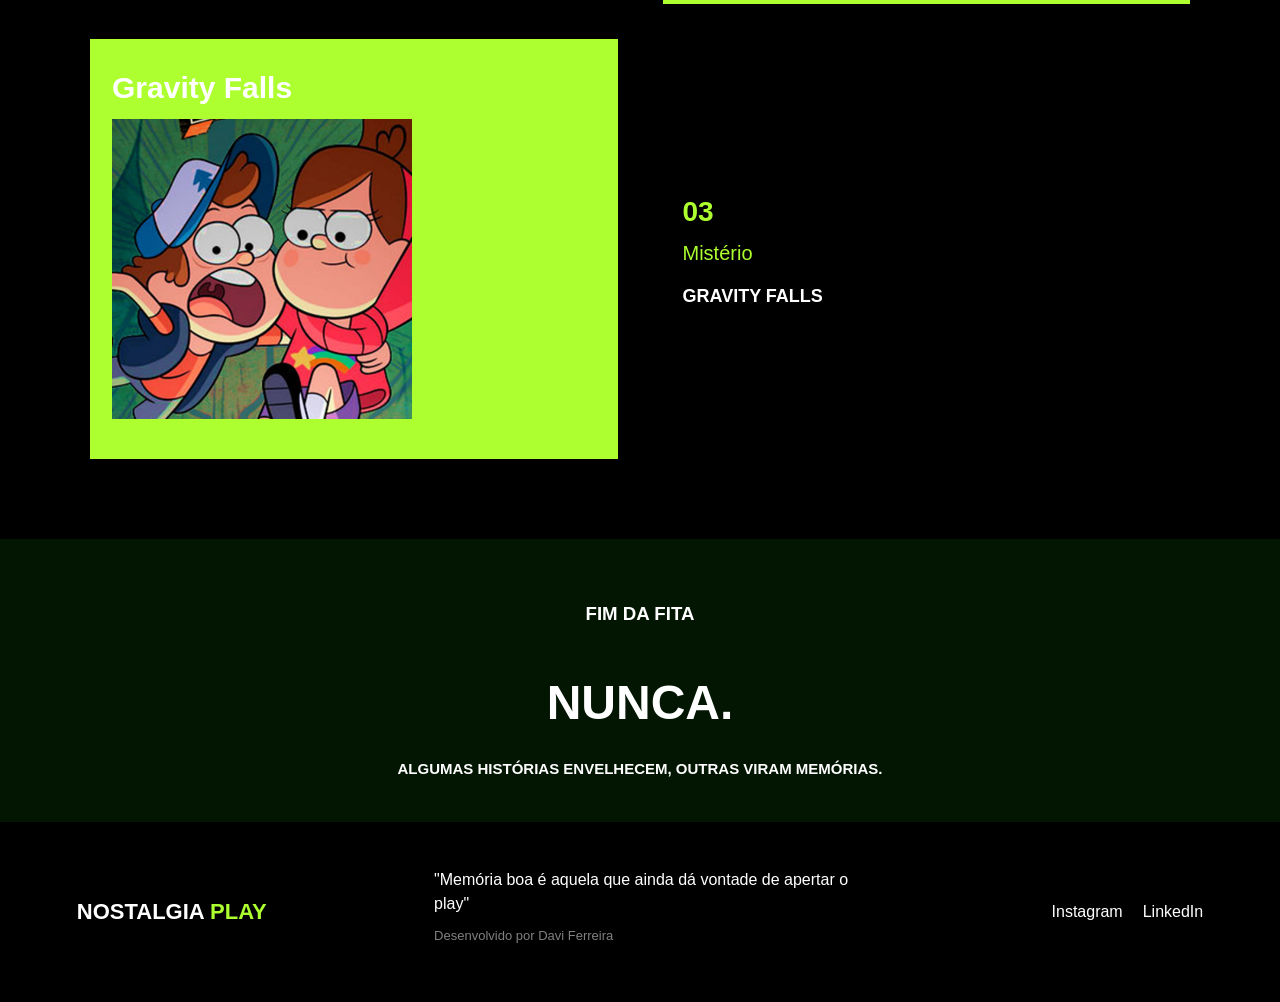
==== commit 580d6eb2: "att" ====
--- a/LIMA/SOMATIVAS/NOSTALGIA PLAY/index.html
+++ b/LIMA/SOMATIVAS/NOSTALGIA PLAY/index.html
@@ -1,3 +1,4 @@
+
 <!DOCTYPE html>
 <html lang="pt-BR">
 <head>
@@ -7,178 +8,215 @@
     <title>Nostalgia Play</title>
 </head>
 <body>
-    <section>
+
+    <section class="marca">
         <h1 class="Nostalgia">NOSTALGIA <span>PLAY</span></h1>
-
     </section>
+
     <header>
         <a href="#Inicio">INÍCIO</a>
         <a href="#Clássicos">CLÁSSICOS</a>
-        <a href="#HERÓIS">HERÓIS</a>
+        <a href="#Heróis">HERÓIS</a>
         <a href="#Hoje">HOJE</a>
-        <button class="sobre">sobre</button>
+        <a href="#Sobre" class="botao-sobre">SOBRE</a>
     </header>
+
     <main>
-        <section class="sec1">
+
+       
+        <section id="Inicio" class="sec1">
+
             <article class="texto-sec1">
-            <p class="data">80 • 90 • 2000</p>
-            <h1>HISTÓRIAS QUE <br> ATRAVESSARAM <br> GERAÇÕES.</h1>
-            <p class="efeito">Uma viagem pela TV, pelos heróis e pelas animações <br>que transformaram tardes comuns em grandes aventuras.</p>
-            <button>APERTAR O PLAY</button>
-          
+                <p class="data">80 • 90 • 2000</p>
+
+                <h1>
+                    HISTÓRIAS QUE <br>
+                    ATRAVESSARAM <br>
+                    GERAÇÕES.
+                </h1>
+
+                <p class="efeito">
+                    Uma viagem pela TV, pelos heróis e pelas animações
+                    que transformaram tardes comuns em grandes aventuras.
+                </p>
+
+                <a href="#Clássicos" class="botao-play">
+                    APERTAR O PLAY
+                </a>
             </article>
 
             <article class="img_nostalgia">
-            <img src="nostalgia.png" alt="memorias em modo replay">
-           </article>
-
-        </section>
-        <br>
-        <br>
-        <br>
-        <section class="sec2">
+                <img src="nostalgia.png" alt="Memórias em modo replay">
+            </article>
+
+        </section>
+
+     
+        <section id="Clássicos" class="sec2">
+
             <p class="data">ANTES DOS ANOS 90</p>
-            <h2>CLÁSSICOS QUE CHEGARAM <br> PARA FICAR</h2>
-            <p>Duas produções anteriores aos anos 90 que permaneceram vivas <br> na memória de quem cresceu cercado por fantasia e aventura.</p>
-            <article class="desenhos">
-
-            <img src="OIP.webp" alt="sa">
-            <article class="cavaleiro">
-            <p>1986</p>
-            <h3>CAVALEIRO DO ZODÍACO</h3>
-            </article>
-            <article>
-            <img src="OIP (1).webp" alt="ss">
-            </article>
-
-            <article class="caverna">
-            <p >1983</p>
-            <h3>CAVERNA DO DRAGÃO</h3>
-            </article>
-
-           </article>
-        </section>
+
+            <h2>
+                CLÁSSICOS QUE CHEGARAM <br>
+                PARA FICAR
+            </h2>
+
+            <p>
+                Duas produções anteriores aos anos 90 que permaneceram vivas
+                na memória de quem cresceu cercado por fantasia e aventura.
+            </p>
+
+            <section class="desenhos">
+
+                <article class="desenho-classico">
+                    <img src="OIP.webp" alt="Cavaleiros do Zodíaco">
+
+                    <p>1986</p>
+                    <h3>CAVALEIROS DO ZODÍACO</h3>
+                </article>
+
+                <article class="desenho-classico">
+                    <img src="OIP (1).webp" alt="Caverna do Dragão">
+
+                    <p>1983</p>
+                    <h3>CAVERNA DO DRAGÃO</h3>
+                </article>
+
+            </section>
+        </section>
+
+        <section id="Heróis" class="sec3">
+
+            <p class="faixa-especial">FAIXA ESPECIAL</p>
+
+            <h2 class="titulo-centralizado">
+                HERÓIS QUE DOMINARAM A TV
+            </h2>
+
+            <p class="texto-centralizado">
+                Tokusatsu, ação e personagens que viraram memória afetiva.
+            </p>
+
+            <section class="herois">
+
+                <article class="heroi">
+                    <img src="jaspion (2).webp" alt="Jaspion">
+                    <p>METAL HERO</p>
+                    <h3>JASPION</h3>
+                </article>
+
+                <article class="heroi">
+                    <img src="jiraya.jpg" alt="Jiraya">
+                    <p>NINJA HERO</p>
+                    <h3>JIRAYA</h3>
+                </article>
+
+                <article class="heroi">
+                    <img src="toko.webp" alt="Kamen Rider Black">
+                    <p>TOKUSATSU</p>
+                    <h3>KAMEN RIDER BLACK</h3>
+                </article>
+
+            </section>
+        </section>
+
         
-        <section class="sec3">
-            <p class="faixa-especial">FAIXA ESPECIAL</p>
-            <h2 class="herois">HERÓIS QUE DOMINARAM A TV</h2>
-            <p class="memoria">Tokusatsu, ação e personagens que viraram memória afetiva.</p>
-        <article class="herois">
-
-            <article >
-            <img src="jaspion (2).webp" alt="sa">
-            <p>METAL HERO</p>
-            <h3>JASPION</h3>
-            </article>
-
-            <article>
-            <img src="jiraya.jpg" alt="ss">
-            <p>NINJA HERO</p>
-            <h3>JIRAYA</h3>
-            </article>
-
-             <article>
-            <img src="toko.webp" alt="ss">
-            <p>TOKUSATSU</p>
-            <h3>KAMEN RIDER BLACK</h3>
+        <section id="Hoje" class="sec4">
+
+            <section class="cabecalho">
+
+                <article class="header">
+                    <p class="subtitulo">O PASSADO CONTINUA PRESENTE</p>
+
+                    <h1 class="titulo">
+                        NOVAS PRODUÇÕES, <br>
+                        VELHAS EMOÇÕES
+                    </h1>
+                </article>
+
+                <section class="desenhos-ano">
+
+                    
+                    <article class="card-personagem">
+                        <h2>X-Men '97</h2>
+
+                        <img src="xmen.jpg" alt="X-Men '97">
+                    </article>
+
+                    <article class="texto-item">
+                        <p class="number">01</p>
+                        <p class="categoria">Continuação</p>
+                        <h3 class="item-title">X-MEN '97</h3>
+                    </article>
+
+                   
+                    <article class="texto-item">
+                        <p class="number">02</p>
+                        <p class="categoria">Cultura Pop</p>
+                        <h3 class="item-title">OS SIMPSONS</h3>
+                    </article>
+
+                    <article class="card-personagem">
+                        <h2>Os Simpsons</h2>
+
+                        <img src="simpsons.jpg" alt="Os Simpsons">
+                    </article>
+
+                    
+                    <article class="card-personagem gravity-card">
+                        <h2>Gravity Falls</h2>
+
+                        <img src="gravitfalls.jpg" alt="Gravity Falls">
+                    </article>
+
+                    <article class="texto-item gravity-texto">
+                        <p class="number">03</p>
+                        <p class="categoria">Mistério</p>
+                        <h3 class="item-title">GRAVITY FALLS</h3>
+                    </article>
+
+                </section>
+            </section>
+        </section>
+
+        <section id="Sobre" class="sec5">
+
+            <h3 class="fim">FIM DA FITA</h3>
+
+            <h1 class="nunca">NUNCA.</h1>
+
+            <h3 class="ALGUMAS">
+                ALGUMAS HISTÓRIAS ENVELHECEM,
+                OUTRAS VIRAM MEMÓRIAS.
+            </h3>
+
+        </section>
+
+    </main>
+
+  
+    <footer>
+
+        <h1 class="Nostalgias">
+            NOSTALGIA <span>PLAY</span>
+        </h1>
+
+        <article class="texto-f">
+            <p>
+                "Memória boa é aquela que ainda dá vontade de apertar o play"
+            </p>
+
+            <p class="Desenvolvido">
+                Desenvolvido por Davi Ferreira
+            </p>
         </article>
 
-        </article>
-        </section>
-            
-        <section class="sec4">
-    <article class="cabecalho">
-   
-    <article class="header">
-      <P class="subtitulo">O PASSADO CONTINUA PRESENTE</P>
-      <h1 class="titulo">Novas produções,<br>velhas emoções</h1>
-    </article>
-
-    <section class="desenhos-ano">
-      
-    
-      <article class="card-personagem">
-        <h2>X-Men '97</h2>
-        <article class="img-herois">
-        <img src="xmen.jpg" alt="">
-        </article>
-      </article>
-
-      <article class="texto-item">
-        <article class="number">01</article>
-        <article class="categoria">Continuação</article>
-        <h3 class="item-title">X-MEN '97</h3>
-      </article>
-
-      
-      <article class="texto-item">
-        <article class="number">02</article>
-        <article class="categoria">Cultura Pop</article>
-        <h3 class="item-title">OS SIMPSONS</h3>
-      </article>
-
-      <article class="card-personagem">
-        <h2 >Os Simpsons</h2>
-
-         <article class="img-herois">
-        <img src="simpsons.jpg" alt="">
-        </article>
-
-      </article>
-
-    
-      <article class="card-personagem">
-        <h2 >Gravity Falls</h2>
-
-        <article class="img-herois">
-        <img src="gravitfalls.jpg" alt="">
-        </article>
-
-        </article>
-
-      </article>
-
-      <article class="gravitfalls">
-        <article class="number">03</article>
-        <article class="categoria">Mistério</article>
-        <h3 class="item-title">GRAVITY FALLS</h3>
-      </article>
-
-    </section>
-  </article>
-        </section>
-        
-        <section class="sec5">
-            <br>
-            <h3 class="fim">FIM DA FITA</h3>
-            <h1 class="nunca">NUNCA.</h1>
-            <h3 class="ALGUMAS">ALGUMAS HISTÓRIAS ENVELHECEM OUTRAS VIRAM MEMÓRIAS. </h3>
-        </section>
-
-        <footer>
-             <h1 class="Nostalgias">NOSTALGIA <span>PLAY</span></h1>
-             <article class="texto-f">
-             <p >"Memória boa é aquela que ainda da vontade de apertar o play"</p>
-             <p class="Desenvolvido">Desenvolvido por Davi Ferreira </p>
-             </article>
-             <a href="">instagram</a>
-             <a href="">linkedln</a>
-    
-        </footer>
-
-    </main>
+        <nav class="redes">
+            <a href="#">Instagram</a>
+            <a href="#">LinkedIn</a>
+        </nav>
+
+    </footer>
+
 </body>
 </html>
-
-
-
-
-
-
-
-
-
-
-
-  
- 
--- a/LIMA/SOMATIVAS/NOSTALGIA PLAY/style.css
+++ b/LIMA/SOMATIVAS/NOSTALGIA PLAY/style.css
@@ -1,274 +1,385 @@
-body{
-    background-color: rgb(0, 0, 0);
+* {
+    box-sizing: border-box;
+}
+
+html {
+    scroll-behavior: smooth;
+}
+
+body {
+    background-color: #000;
+    color: #fff;
     margin: 0;
-    
- font-family: 'Franklin Gothic Medium', 'Arial Narrow', Arial, sans-serif;
-}
-
-header{
-    justify-content: right;
-    margin-top: -50px;
-    gap: 10px;
-    display: flex;
-   height: 40px;
-    
-}
-a{
+    font-family: 'Franklin Gothic Medium', 'Arial Narrow', Arial, sans-serif;
+}
+
+span {
+    color: greenyellow;
+}
+
+a {
     color: white;
     text-decoration: none;
 }
-.Nostalgia{
-   color: white;
-}
-span{
-   
-    color: greenyellow;
-}
-.sec1{
-  background-color: rgb(2, 22, 2);
-  margin: 0;
-  padding: 0;
-  display: flex;
-  height: 400px;
-
-}
-.texto-sec1{
-    margin-top: 50px;
-}
-.img_nostalgia{
-    margin-top: -250px;
-    padding: 300px ;
-}
-.herois{
+
+img {
+    display: block;
+    max-width: 100%;
+    object-fit: cover;
+}
+
+
+p {
+    margin-top: 0;
+}
+
+
+h3 {
+    color: white;
+}
+
+p {
+    color: white;
+    line-height: 1.5;
+}
+
+.botao-play {
+    background-color: greenyellow;
+    color: #000;
+    border-radius: 17px;
+    padding: 12px 22px;
+    font-weight: bold;
+}
+
+.marca {
+    padding: 12px 20px;
+}
+
+.Nostalgia {
+    color: white;
+    font-size: 28px;
+    margin: 0;
+}
+
+header {
+    display: flex;
+    justify-content: flex-end;
+    align-items: center;
+    flex-wrap: wrap;
+    gap: 24px;
+    padding: 15px 30px 25px;
+}
+
+header a {
+    font-size: 14px;
+    font-weight: bold;
+}
+
+
+.botao-sobre {
+    background-color: greenyellow;
+    color: #000;
+    padding: 10px 22px;
+    border-radius: 15px;
+}
+
+
+.sec1 {
+    background-color: rgb(2, 22, 2);
+    min-height: 450px;
+    padding: 55px 8%;
+    display: flex;
+    justify-content: space-between;
+    align-items: center;
+    gap: 40px;
+}
+
+.texto-sec1 {
+    flex: 1;
+}
+
+.texto-sec1 h1 {
+    font-size: clamp(32px, 4vw, 52px);
+    line-height: 1.05;
+    margin-bottom: 20px;
+}
+
+.texto-sec1 p {
+    max-width: 500px;
+}
+
+.data {
+    color: greenyellow;
+    font-weight: bold;
+    letter-spacing: 1px;
+}
+
+.efeito {
+    color: gray;
+}
+
+.img_nostalgia {
+    flex: 1;
+    display: flex;
+    justify-content: center;
+    align-items: center;
+}
+
+.img_nostalgia img {
+    width: 100%;
+    max-width: 420px;
+    height: auto;
+    object-fit: contain;
+}
+
+
+
+.sec2 {
+    padding: 80px 8%;
+}
+
+.sec2 h2 {
+    font-size: 34px;
+    line-height: 1.15;
+}
+
+.sec2 > p:not(.data) {
+    color: #aaa;
+    max-width: 650px;
+}
+
+.desenhos {
     display: grid;
-    grid-template-columns: 1fr 1fr 1fr;
-    gap: 48px;
-}
-
-button{
-    background-color: greenyellow;
-    border-radius: 17px;
-    width: 160px;
-    height: 40px;
-
-}
-
-
-h1{
-    color: white;
-}
-h2{
-    color: white;
-}
-h3{
-    color: white;
-}
-p{
-    color: white;
-}
-
-
-img{
-   
-    width: 300px;
-   height: 300px;
-}
-.efeito{
-    color: gray;
-   
-}
-.data{
-    color:  greenyellow;
-}
-.art1{
-    margin-top: -390px;
-   justify-content: right;
-    display: flex;
-}
-.art2{
-    display: flex;
-    justify-content: right;
-}
-
-.faixa-especial{
-    display: flex;
-    justify-content: center;
-    color: greenyellow;
-}
-
-.herois{
-    display: flex;
-    justify-content: center;
-}
-
-.memoria{
-    display: flex;
-    justify-content: center;
-}
-
-
-footer{
-    display: flex;
-    width: 100%;
-    min-height: 200px;
-    gap: 200px;
-    background-color: black;
-    align-items: center;
-    
-
-}
-.Nostalgias{
-    
-    font-size: 20px;
-}
-.memoria-boa{
-    display: flex;
-    justify-content: center;
-
-}
-.date{
-    height: 200px;
-    width: 120px;
-}
-
-.desenhos{
+    grid-template-columns: repeat(2, minmax(0, 1fr));
+    gap: 35px;
+    margin-top: 35px;
+}
+
+.desenho-classico img {
+    width: 100%;
+    height: 300px;
+}
+
+
+
+
+
+
+.sec3 {
+    padding: 70px 8%;
+    background-color: rgb(2, 22, 2);
+}
+
+.faixa-especial {
+    text-align: center;
+    color: greenyellow;
+    font-weight: bold;
+    letter-spacing: 2px;
+}
+
+.titulo-centralizado {
+    text-align: center;
+    font-size: 32px;
+}
+
+.texto-centralizado {
+    text-align: center;
+    color: #aaa;
+}
+
+.herois {
     display: grid;
-    grid-template-columns: 1fr 1fr 1fr;
-    gap: 48px;
-}
-
-.desenhos{
-    display: flex;
-    justify-content: center;
-}
-
-.caverna{
-
-    margin-top: 290px;
-}
-.cavaleiro{
-
-    margin-top: 290px;
-}
-
-.sec5{
-    height: 200px;
-    background-color: rgb(2, 22, 2);
-}
-
-
-.X-MEN{
-    background-color: rgb(2, 22, 2) ;
-    border-radius: 17px;
-    width: 200px;
-    height: 150px;
-
-}
-
-.fim{
-    
-    text-align: center;
-}
-.nunca{
-    text-align: center;
-}
-.ALGUMAS{
-    text-align: center;
-}
-
-.sobre{
-    padding: 20p;
+    grid-template-columns: repeat(3, minmax(0, 1fr));
+    gap: 30px;
+    margin-top: 40px;
+}
+
+.heroi img {
+    width: 100%;
+    height: 300px;
+}
+
+.heroi p {
+    font-size: 12px;
+    font-weight: bold;
+    margin: 18px 0 5px;
+}
+
+.heroi h3 {
+    margin-bottom: 0;
+}
+
+
+.sec4 {
+    padding: 80px 6%;
 }
 
 .cabecalho {
-    max-width: 1000px;
+    width: 100%;
+    max-width: 1100px;
     margin: 0 auto;
-    width: 100%;
-    padding-bottom: 40px;
-    }
+}
 
 .header {
-    margin-bottom: 40px;
+    margin-bottom: 45px;
 }
 
 .subtitulo {
     color: greenyellow;
     font-size: 13px;
     font-weight: 700;
-    margin-bottom: 8px;
+    letter-spacing: 1.5px;
+    margin-bottom: 12px;
 }
 
 .titulo {
-    font-size: 38px;
+    font-size: clamp(32px, 4vw, 42px);
     font-weight: 900;
     line-height: 1.1;
     text-transform: uppercase;
     letter-spacing: -0.5px;
 }
 
-   
-.desenhos-ano{
+
+
+.desenhos-ano {
     display: grid;
-    grid-template-columns: 1fr 1fr;
-    gap: 30px 60px;
-}
-
-    
-.card {
-    border-radius: 16px;
-    padding: 30px 24px;
-    height: 140px;
-    display: flex;
-    align-items: center;
-}
-
-    
-
-.card-personagem{
+    grid-template-columns: minmax(0, 1fr) minmax(0, 1fr);
+    gap: 35px 45px;
+    align-items: center;
+}
+
+
+
+.card-personagem {
+    background-color: greenyellow;
+    color: #000;
+    min-height: 380px;
+    padding: 22px;
+    display: flex;
+    flex-direction: column;
+    align-items: flex-start;
+    justify-content: flex-start;
+    overflow: hidden;
+}
+
+.card-personagem h2 {
+    color: white;
     font-size: 30px;
-    border-radius: 20px;
-    background-color: greenyellow;
-    color: #000000;
-}
-
+    margin: 10px 0 14px;
+}
+
+.card-personagem img {
+    width: 300px;
+    max-width: 100%;
+    height: 300px;
+}
 
 
 
 .texto-item {
-    padding: 10px;
+    padding: 20px;
+    display: flex;
+    flex-direction: column;
+    justify-content: center;
+    align-items: flex-start;
 }
 
 .number {
-    color:  greenyellow;
+    color: greenyellow;
     font-size: 28px;
     font-weight: 800;
-    line-height: 1;
- }
+    margin-bottom: 5px;
+}
 
 .categoria {
-    color:  greenyellow;
-    font-size: 11px;
+    color: greenyellow;
+    font-size: 20px;
+    margin-bottom: 18px;
+}
+
+.item-title {
+    color: white;
+    font-size: 18px;
     font-weight: 800;
-    letter-spacing: 1.5px;
-    text-transform: uppercase;
-}
-
-
-.Desenvolvido{
+    margin: 0;
+}
+
+
+
+.gravity-card {
+    min-height: 420px;
+}
+
+.gravity-card img {
+    width: 300px;
+    height: 300px;
+}
+
+.gravity-texto {
+    align-self: center;
+}
+
+
+
+.sec5 {
+    min-height: 240px;
+    padding: 45px 20px;
+    background-color: rgb(2, 22, 2);
+    display: flex;
+    flex-direction: column;
+    justify-content: center;
+    align-items: center;
+    text-align: center;
+}
+
+.fim {
+    margin-bottom: 10px;
+}
+
+.nunca {
+    font-size: 48px;
+    margin-bottom: 15px;
+}
+
+.ALGUMAS {
+    font-size: 15px;
+    margin-bottom: 0;
+}
+
+
+
+footer {
+    display: flex;
+    justify-content: space-between;
+    align-items: center;
+    flex-wrap: wrap;
+    gap: 25px;
+    width: 100%;
+    min-height: 180px;
+    padding: 35px 6%;
+    background-color: #000;
+}
+
+.Nostalgias {
+    font-size: 22px;
+    margin: 0;
+}
+
+.texto-f {
+    max-width: 450px;
+}
+
+.texto-f p {
+    margin-bottom: 10px;
+}
+
+.Desenvolvido {
     color: gray;
-}
-
-.img-herois{
-    margin-top: -50px;
-    padding: 20px;
-}
-.gravitfalls{
-    margin-top: -1000px;
-    padding: 550px;
-}
-
-@media(max-width: 500px){
-    .sec3 img{
-        grid-template-columns: 1fr ;
-    }
+    font-size: 13px;
+}
+
+.redes {
+    display: flex;
+    gap: 20px;
 }
